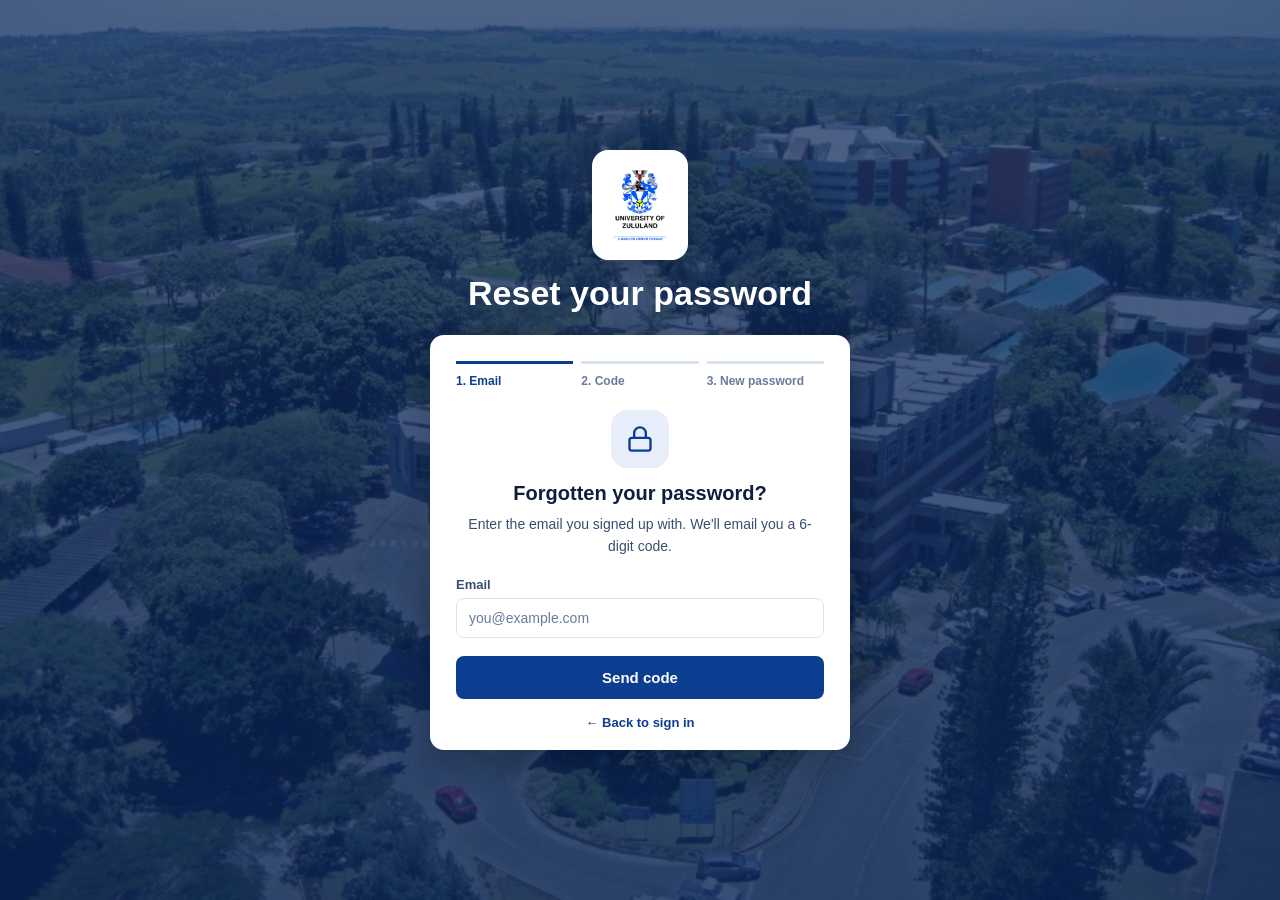
==== static/forgot-password.html @ 4d9ef25b "Settings, dark mode, email OTP reset, animations" ====
<!DOCTYPE html>
<html lang="en">
<head>
<meta charset="UTF-8">
<meta name="viewport" content="width=device-width, initial-scale=1.0">
<title>Reset password · UNIZULU Campus AI Assistant</title>
<link rel="icon" type="image/png" href="img/unizulu-logo.png">
<link rel="stylesheet" href="css/style.css">
<script src="js/common.js"></script>
</head>
<body class="auth-page">

<main class="auth-wrap">
  <div class="auth-brand">
    <img class="auth-logo auth-logo-small" src="img/unizulu-logo.png" alt="University of Zululand logo" onerror="this.remove()">
    <h1 class="auth-title">Reset your password</h1>
  </div>

  <section class="card auth-card reset-card">
    <!-- progress: 1 email, 2 code, 3 new password -->
    <ol class="reset-steps" aria-label="Steps">
      <li class="active" data-step="1">Email</li>
      <li data-step="2">Code</li>
      <li data-step="3">New password</li>
    </ol>

    <div class="reset-screens">

      <!-- STEP 1: email -->
      <form id="step1" class="reset-screen active" novalidate>
        <div class="reset-icon" aria-hidden="true">
          <svg viewBox="0 0 24 24"><rect x="3" y="11" width="18" height="11" rx="2"/><path d="M7 11V7a5 5 0 0 1 10 0v4"/></svg>
        </div>
        <h2>Forgotten your password?</h2>
        <p class="reset-text">Enter the email you signed up with. We'll email you a 6-digit code.</p>
        <div class="field">
          <label for="resetEmail">Email</label>
          <input id="resetEmail" type="email" autocomplete="email" placeholder="you@example.com" required>
        </div>
        <p class="auth-error" role="alert" hidden></p>
        <button type="submit" class="btn-verify">Send code</button>
      </form>

      <!-- STEP 2: 6-digit code -->
      <form id="step2" class="reset-screen" novalidate>
        <div class="reset-icon" aria-hidden="true">
          <svg viewBox="0 0 24 24"><rect x="2" y="4" width="20" height="16" rx="2"/><path d="m22 7-10 6L2 7"/></svg>
        </div>
        <h2>Check your email</h2>
        <p class="reset-text">If <strong id="sentTo"></strong> has an account, we sent it a 6-digit code.
          It works for <span id="codeMinutes">10</span> minutes. Check your spam folder too.</p>
        <div class="otp-inputs" role="group" aria-label="6-digit code">
          <input class="otp-box" inputmode="numeric" autocomplete="one-time-code" maxlength="1" aria-label="Digit 1">
          <input class="otp-box" inputmode="numeric" maxlength="1" aria-label="Digit 2">
          <input class="otp-box" inputmode="numeric" maxlength="1" aria-label="Digit 3">
          <input class="otp-box" inputmode="numeric" maxlength="1" aria-label="Digit 4">
          <input class="otp-box" inputmode="numeric" maxlength="1" aria-label="Digit 5">
          <input class="otp-box" inputmode="numeric" maxlength="1" aria-label="Digit 6">
        </div>
        <p class="auth-error" role="alert" hidden></p>
        <button type="submit" class="btn-verify">Verify code</button>
        <p class="reset-links">
          <button type="button" id="resendBtn" class="link-btn">Send a new code</button>
          <span id="resendWait" class="reset-wait"></span>
          <span class="reset-sep">·</span>
          <button type="button" id="changeEmailBtn" class="link-btn">Use a different email</button>
        </p>
      </form>

      <!-- STEP 3: new password -->
      <form id="step3" class="reset-screen" novalidate>
        <div class="reset-icon" aria-hidden="true">
          <svg viewBox="0 0 24 24"><path d="M12 22s8-4 8-10V5l-8-3-8 3v7c0 6 8 10 8 10z"/><path d="m9 12 2 2 4-4"/></svg>
        </div>
        <h2>Choose a new password</h2>
        <p class="reset-text">Code confirmed. Choose a new password of at least 8 characters.</p>
        <div class="field">
          <label for="newPassword">New password</label>
          <input id="newPassword" type="password" autocomplete="new-password" placeholder="At least 8 characters" required>
        </div>
        <div class="field">
          <label for="confirmPassword">Confirm new password</label>
          <input id="confirmPassword" type="password" autocomplete="new-password" placeholder="Type it again" required>
        </div>
        <p class="auth-error" role="alert" hidden></p>
        <button type="submit" class="btn-verify">Save new password</button>
      </form>

      <!-- STEP 4: done -->
      <div id="step4" class="reset-screen reset-done">
        <div class="success-circle" aria-hidden="true">
          <svg viewBox="0 0 24 24"><path d="M20 6 9 17l-5-5"/></svg>
        </div>
        <h2>Password changed</h2>
        <p class="reset-text">You can now sign in with your new password. Any other devices that were signed in have been signed out.</p>
        <a class="btn-verify btn-link" href="/login?reset=1">Sign in</a>
      </div>
    </div>

    <p class="auth-switch"><a class="forgot-link" href="/login">← Back to sign in</a></p>
  </section>
</main>

<script src="js/forgot-password.js"></script>
</body>
</html>
---- static/css/style.css ----
/* =====================================================================
   UNIZULU Campus AI Assistant -- blue and white theme
   ===================================================================== */
:root{
  --bg: #ffffff;
  --surface: #f5f8fd;        /* panels, bot messages, sidebar hover */
  --surface-2: #eef3fb;      /* inputs, chips */
  --border: #d8e2f0;
  --border-soft: #e6ecf5;
  --text: #0e1e3c;
  --text-mid: #3a4d70;
  --text-dim: #6a7b98;
  --blue: #0b3d91;           /* UNIZULU blue: buttons, active states, user messages */
  --blue-hover: #0a347c;
  --blue-soft: #e7eefa;
  --danger: #c63c3c;
  --success: #1c7c4a;
  --radius: 10px;
  /* button fills (in dark mode text-blue gets lighter, buttons stay strong) */
  --btn: #0b3d91;
  --btn-hover: #0a347c;
  /* account card */
  --panel: #fafbfc;
  --panel-item: #ffffff;
  /* tint over the campus photo behind the app */
  --page-tint: rgba(255,255,255,0.86);
  --shadow: rgba(14,30,60,0.35);
  color-scheme: light;
}

/* ===== Dark mode (Settings -> Appearance -> Dark) ===== */
:root[data-theme="dark"]{
  --bg: #0f1729;
  --surface: #17223a;
  --surface-2: #1d2a45;
  --border: #2b3b5c;
  --border-soft: #233250;
  --text: #e6ecf7;
  --text-mid: #b4c1da;
  --text-dim: #8595b2;
  --blue: #7fb0ff;
  --blue-hover: #9cc1ff;
  --blue-soft: rgba(127,176,255,0.14);
  --danger: #ff7b7b;
  --success: #5fd49a;
  --btn: #2563c9;
  --btn-hover: #1f55ad;
  --panel: #131d33;
  --panel-item: #1a2641;
  --page-tint: rgba(9,15,29,0.90);
  --shadow: rgba(0,0,0,0.55);
  color-scheme: dark;
}
*{ box-sizing:border-box; }
html,body{ margin:0; padding:0; }
body{
  background: var(--bg);
  color: var(--text);
  font-family: -apple-system, BlinkMacSystemFont, "Segoe UI", Roboto, Helvetica, Arial, sans-serif;
  min-height: 100vh;
  display:flex;
  flex-direction:column;
}
[hidden]{ display:none !important; }

/* campus photo behind the whole system, under a white tint so the blue and
   white theme and all text stay clear (the sign-in page uses a blue tint instead) */
.app-page{
  background-image:
    linear-gradient(var(--page-tint), var(--page-tint)),
    url("../img/campus.jpg");
  background-size: cover;
  background-position: center;
  background-attachment: fixed;
}

button:focus-visible, input:focus-visible, select:focus-visible, a:focus-visible{
  outline: 2px solid var(--blue);
  outline-offset: 2px;
}

/* ===== Header ===== */
header{
  display:flex;
  align-items:center;
  justify-content:center;    /* logo + UNIZULU / Campus AI Assistant sit in the middle */
  position: relative;        /* the profile button is pinned to the right edge */
  padding: 12px 72px;
  background: var(--bg);
  border-bottom: 1px solid var(--border);
}
.brand{ display:flex; align-items:center; gap:20px; min-width:0; }
.brand-logo{
  height: 84px;              /* tall enough for the crest and the words on the logo */
  width: auto;
  display:block;
  flex-shrink:0;
}
.brand-text{ text-align:center; }
.brand-text .eyebrow{
  font-size: 16px;
  letter-spacing: 3px;
  font-weight: 700;
  color: var(--blue);
  display:block;
}
.brand-text .title{
  display:block;
  font-size: 28px;
  font-weight: 700;
  line-height: 1.2;
  color: var(--text);
}

/* ===== Profile button (right side of the header) ===== */
.profile-btn{
  position:absolute;
  right: 24px;
  top: 50%;
  transform: translateY(-50%);
  width: 44px; height: 44px;
  padding: 0;
  border-radius: 50%;
  border: 2px solid var(--blue-soft);
  background: var(--btn);
  cursor: pointer;
  display:flex; align-items:center; justify-content:center;
  box-shadow: 0 2px 8px rgba(11,61,145,0.25);
  transition: transform .15s ease, box-shadow .15s ease;
}
.profile-btn:hover{ transform: translateY(-50%) scale(1.06); box-shadow: 0 4px 14px rgba(11,61,145,0.35); }
.profile-initial{ color:#fff; font-weight:700; font-size:17px; }

/* ===== Account card (opens from the profile button) ===== */
.acct-overlay{
  position: fixed; inset: 0;
  z-index: 1000;             /* above the Leaflet map */
  background: rgba(14,30,60,0.40);
  display:flex; align-items:flex-start; justify-content:flex-end;
  padding: 84px 24px 24px;
  animation: fadeIn .15s ease;
}
.acct-panel{
  width: 100%;
  max-width: 360px;
  max-height: calc(100vh - 108px);
  overflow-y: auto;
  background: var(--panel);
  border-radius: 20px;
  box-shadow: 0 20px 50px -10px var(--shadow);
  display:flex; flex-direction:column;
  padding-bottom: 8px;
}
.acct-header{
  display:flex; justify-content:space-between; align-items:center;
  padding: 20px 20px 4px;
}
.acct-header h2{ margin:0; font-size: 16px; font-weight: 600; color: var(--text); }
.acct-close{
  width: 34px; height: 34px;
  border-radius: 50%;
  border: none;
  background: var(--panel-item);
  color: var(--text);
  cursor: pointer;
  box-shadow: 0 2px 8px rgba(0,0,0,0.06);
  display:flex; align-items:center; justify-content:center;
}
.acct-close:hover{ background: var(--surface-2); }
.acct-profile{
  display:flex; flex-direction:column; align-items:center;
  padding: 12px 20px 22px;
  text-align:center;
}
.acct-avatar{
  width: 88px; height: 88px;
  border-radius: 50%;
  background: var(--btn);
  color: #fff;
  font-size: 36px; font-weight: 700;
  display:flex; align-items:center; justify-content:center;
  border: 4px solid var(--panel-item);
  box-shadow: 0 10px 25px -5px rgba(11,61,145,0.35);
  margin-bottom: 14px;
}
.acct-name{ margin: 0 0 4px; font-size: 21px; font-weight: 700; color: var(--text); }
.acct-panel, .acct-panel button{ font-family: 'Poppins', -apple-system, "Segoe UI", Roboto, Arial, sans-serif; }
.acct-update-btn{
  margin-top: 8px;
  padding: 8px 20px;
  border-radius: 20px;
  border: 1px solid var(--border);
  background: var(--panel-item);
  color: var(--text-mid);
  font-size: 13px;
  font-weight: 500;
  cursor: pointer;
  transition: all .2s ease;
}
.acct-update-btn:hover{ border-color: var(--blue); color: var(--blue); box-shadow: 0 4px 12px rgba(11,61,145,0.15); }
.acct-menu > .acct-item + .acct-item,
.acct-menu > .acct-details + .acct-item,
.acct-menu > .acct-collapse + .acct-item,
.acct-menu > .acct-item + .acct-collapse{ border-top: 1px solid var(--border-soft); }
.acct-item.open .acct-arrow{ transform: rotate(90deg); }
.acct-arrow{ transition: transform .15s ease; }
.acct-details{
  margin: 0;
  padding: 4px 18px 14px 68px;
  font-size: 13px;
}
.acct-details div{ margin-bottom: 8px; }
.acct-details dt{ color: var(--text-dim); font-size: 12px; }
.acct-details dd{ margin: 0; color: var(--text); font-weight: 500; word-break: break-word; }
.acct-details-note{ margin: 4px 0 0; font-size: 12px; color: var(--text-dim); }
.acct-menu{
  margin: 0 16px;
  background: var(--panel-item);
  border-radius: 14px;
  box-shadow: 0 4px 15px -5px rgba(0,0,0,0.06);
  overflow: hidden;
}
.acct-item{
  width: 100%;
  display:flex; align-items:center; gap: 14px;
  padding: 15px 18px;
  background: none;
  border: none;
  font: inherit;
  text-align: left;
  text-decoration: none;
  color: var(--text);
  cursor: pointer;
  transition: background-color .15s ease;
}
.acct-item:hover{ background: var(--surface); }
.acct-icon{
  width: 36px; height: 36px;
  border-radius: 50%;
  background: var(--surface-2);
  color: var(--text-mid);
  display:flex; align-items:center; justify-content:center;
  font-size: 15px;
  flex-shrink: 0;
  transition: all .15s ease;
}
.acct-item:hover .acct-icon{ background: var(--blue-soft); color: var(--blue); }
.acct-text{ flex:1; font-size: 14.5px; font-weight: 500; }
.acct-arrow{ color: var(--text-dim); font-size: 12px; opacity: .6; }
.acct-signout-list{ margin-top: 12px; background: transparent; box-shadow: none; border: 1px solid var(--border); }
.acct-signout .acct-text{ color: var(--danger); }
.acct-signout .acct-icon{ background: transparent; }
.acct-signout:hover{ background: var(--panel-item); }
.acct-signout:hover .acct-icon{ background: rgba(198,60,60,0.10); color: var(--danger); }
.acct-footer{ margin: 18px 0 8px; text-align:center; font-size: 12px; color: var(--text-dim); }
.acct-footer strong{ color: var(--text); }
.acct-footer i{ font-size: 10px; }

/* ===== Nav Tabs (spread evenly across the bar) ===== */
nav{
  display:flex;
  padding: 0 24px;
  background: var(--bg);
  border-bottom: 1px solid var(--border);
}
.tab-btn{
  flex: 1 1 0;               /* every tab gets the same width */
  justify-content:center;
  background:none;
  border:none;
  color: var(--text-mid);
  font-size: 14.5px;
  padding: 14px 6px;
  cursor:pointer;
  display:flex;
  align-items:center;
  gap:8px;
  border-bottom: 2px solid transparent;
  transition: color .15s ease, border-color .15s ease;
  white-space: nowrap;
}
.tab-btn:hover{ color: var(--blue); }
.tab-btn.active{
  color: var(--blue);
  border-bottom-color: var(--blue);
  font-weight: 600;
}

/* ===== Main content ===== */
main{
  flex:1;
  padding: 22px 24px;
  max-width: 1300px;
  width:100%;
  margin: 0 auto;
}
.view{ display:none; }
.view.active{ display:block; animation: fadeIn .18s ease; }
@keyframes fadeIn{ from{opacity:0; transform:translateY(4px);} to{opacity:1; transform:translateY(0);} }

.card{
  background: var(--bg);
  border: 1px solid var(--border);
  border-radius: var(--radius);
  padding: 18px 20px;
}

/* ===== Home (chooser shown after signing in) ===== */
.home{
  max-width: 900px;
  margin: 0 auto;
  padding: 28px 0 12px;
}
.home-greeting{
  margin: 0 0 6px;
  font-size: 28px;
  font-weight: 700;
  color: var(--text);
}
.home-question{
  margin: 0 0 28px;
  font-size: 16px;
  color: var(--text-mid);
}
.home-choices{
  display:grid;
  grid-template-columns: 1fr 1fr;
  gap: 20px;
}
.home-card{
  display:flex;
  flex-direction:column;
  padding: 26px 26px 24px;
  border: 1px solid var(--border);
  border-radius: 14px;
  background: var(--bg);
}
.home-card-icon{
  width: 48px; height: 48px;
  border-radius: 12px;
  background: var(--blue-soft);
  color: var(--blue);
  font-size: 22px;
  display:flex; align-items:center; justify-content:center;
  margin-bottom: 16px;
}
.home-card h2{ margin: 0 0 8px; font-size: 19px; color: var(--text); }
.home-card > p{ margin: 0 0 14px; font-size: 14px; color: var(--text-mid); line-height: 1.6; }
.home-card ul{
  margin: 0 0 22px;
  padding-left: 18px;
  font-size: 14px;
  color: var(--text-mid);
  line-height: 1.7;
  flex: 1;
}
.home-card .home-note{ margin: -12px 0 20px; font-size: 12.5px; color: var(--text-dim); }
.home-btn{
  align-self: flex-start;
  background: var(--btn);
  color: #fff;
  border: none;
  border-radius: 10px;
  padding: 12px 20px;
  font-size: 14.5px;
  font-weight: 600;
  cursor: pointer;
}
.home-btn:hover{ background: var(--btn-hover); }

/* ===== Chat view ===== */
.accuracy-note{
  color: var(--text-dim);
  font-size: 12px;
  margin-bottom: 12px;
}

#chatView.active{
  display:grid;
  grid-template-columns: 250px minmax(0, 1fr);
  gap: 22px;
  /* the chat fills the screen below the header and tabs and above the footer,
     so the message bar is always visible without scrolling the page.
     --page-chrome = header + tabs + page padding + footer (set per screen size below) */
  height: max(420px, calc(100vh - var(--page-chrome)));
  height: max(420px, calc(100dvh - var(--page-chrome)));
}
:root{ --page-chrome: 252px; }
/* the chat list slides open/closed: its column shrinks to 0 while the list
   fades and slides left (grid columns animate in current browsers) */
#chatView.active{
  transition: grid-template-columns .34s cubic-bezier(.4,0,.2,1), column-gap .34s cubic-bezier(.4,0,.2,1);
}
#chatView.active.sidebar-collapsed{ grid-template-columns: 0px minmax(0, 1fr); column-gap: 0; }

.chat-main{
  display:flex;
  flex-direction:column;
  min-height: 0;
  min-width: 0;
}

.attachment-preview{
  display:none;
  flex-wrap: wrap;
  gap: 8px;
  margin-bottom: 10px;
}
.attachment-chip{
  display:flex;
  align-items:center;
  gap:8px;
  background: var(--surface-2);
  border: 1px solid var(--border);
  border-radius: 16px;
  padding: 6px 8px 6px 14px;
  font-size: 12.5px;
  color: var(--text-mid);
}
.attachment-name{
  max-width: 220px;
  overflow: hidden;
  text-overflow: ellipsis;
  white-space: nowrap;
}
.attachment-remove{
  background: none;
  border: none;
  color: var(--text-dim);
  font-size: 16px;
  line-height: 1;
  width: 20px; height: 20px;
  border-radius: 50%;
  cursor: pointer;
  display:flex; align-items:center; justify-content:center;
  flex-shrink: 0;
}
.attachment-remove:hover{ color: var(--danger); background: rgba(198,60,60,0.08); }

#chatMessages{
  display:flex;
  flex-direction:column;
  gap:14px;
  flex:1;
  overflow-y:auto;
  padding-bottom: 8px;
  scrollbar-width: none;      /* Firefox */
  -ms-overflow-style: none;   /* IE/Edge */
}
#chatMessages::-webkit-scrollbar{ display:none; } /* Chrome/Safari */
.msg-row{ display:flex; }
.msg-row.user{ justify-content:flex-end; }
.bubble{
  background: var(--surface);
  border: 1px solid var(--border-soft);
  border-radius: 14px;
  padding: 14px 18px;
  max-width: 680px;
  line-height: 1.6;
  font-size: 14.5px;
  color: var(--text);
}
.msg-row.bot .bubble{ border-top-left-radius: 4px; }
.msg-row.user .bubble{
  background: var(--btn);
  border-color: var(--btn);
  color: #fff;
  border-top-right-radius: 4px;
}
.bubble p{ margin: 0 0 10px 0; }
.bubble p:last-child{ margin-bottom: 0; }
.bubble ul{ margin: 0 0 10px 0; padding-left: 18px; }
.bubble .greet{ font-weight: 600; }

.chat-input-bar{
  display:flex;
  align-items:center;
  gap:10px;
  background: var(--bg);
  border: 1px solid var(--border);
  border-radius: 24px;
  padding: 8px 8px 8px 14px;
  flex-shrink: 0;
  margin-top: 4px;
  box-shadow: 0 1px 2px rgba(14,30,60,0.06);
}
.chat-input-bar:focus-within{ border-color: var(--blue); }
.chat-input-bar input{
  flex:1;
  min-width: 0;
  background:none;
  border:none;
  outline:none;
  color: var(--text);
  font-size: 14.5px;
}
.chat-input-bar input:focus-visible{ outline: none; }
.chat-input-bar input::placeholder{ color: var(--text-dim); }
.chat-input-bar input:disabled{ opacity:0.5; }
.document-type{
  background: var(--surface-2);
  border: 1px solid var(--border);
  border-radius: 8px;
  color: var(--text-mid);
  font-size: 12px;
  padding: 7px 8px;
  max-width: 150px;
}
.document-type:focus{ outline: none; border-color: var(--blue); }
.icon-btn{
  width:34px; height:34px;
  border-radius:50%;
  border:none;
  background:none;
  color: var(--text-mid);
  display:flex; align-items:center; justify-content:center;
  cursor:pointer;
}
.icon-btn:hover{ color: var(--blue); background: var(--blue-soft); }
.icon-btn:disabled{ opacity: 0.4; cursor: default; background: none; }
.send-btn{
  width:38px; height:38px;
  border-radius:50%;
  border:none;
  background: var(--btn);
  color:#fff;
  display:flex; align-items:center; justify-content:center;
  cursor:pointer;
  flex-shrink:0;
}
.send-btn:hover{ background: var(--btn-hover); }
.send-btn:disabled{ opacity:0.5; cursor:default; }

/* ===== Chat list (sidebar) ===== */
.chat-sidebar{
  display:flex;
  flex-direction:column;
  min-height: 0;
  min-width: 0;
  overflow: hidden;
  transition: opacity .26s ease, transform .34s cubic-bezier(.4,0,.2,1), visibility 0s linear 0s;
}
.chat-sidebar-inner{
  width: 250px;
  flex: 1;
  min-height: 0;
  display:flex;
  flex-direction:column;
  border-right: 1px solid var(--border);
  padding-right: 16px;
}
#chatView.sidebar-collapsed .chat-sidebar{
  opacity: 0;
  transform: translateX(-28px);
  visibility: hidden;
  pointer-events: none;
  transition: opacity .2s ease, transform .34s cubic-bezier(.4,0,.2,1), visibility 0s linear .34s;
}
.new-chat-btn{
  width:100%;
  background: var(--btn);
  color: #fff;
  border: none;
  border-radius: 10px;
  padding: 11px 14px;
  font-weight: 600;
  font-size: 14px;
  text-align:left;
  cursor:pointer;
  margin-bottom: 14px;
}
.new-chat-btn:hover{ background: var(--btn-hover); }
.chat-list{
  flex:1;
  overflow-y:auto;
  display:flex;
  flex-direction:column;
  gap: 2px;
  scrollbar-width: thin;
  scrollbar-color: var(--border) transparent;
}
.chat-group{
  font-size: 11.5px;
  font-weight: 600;
  color: var(--text-dim);
  padding: 12px 10px 5px;
}
.chat-group:first-child{ padding-top: 2px; }
.chat-item{
  display:flex;
  align-items:center;
  border-radius: 8px;
  padding-right: 4px;
}
.chat-item:hover{ background: var(--surface); }
.chat-item.active{ background: var(--blue-soft); }
.chat-item-title{
  flex:1;
  min-width:0;
  background:none;
  border:none;
  color: var(--text-mid);
  font-size: 13.5px;
  text-align:left;
  padding: 9px 10px;
  cursor:pointer;
  overflow:hidden;
  text-overflow:ellipsis;
  white-space:nowrap;
}
.chat-item.active .chat-item-title{ color: var(--blue); font-weight: 600; }
.chat-item-action{
  background:none;
  border:none;
  color: var(--text-dim);
  font-size: 12.5px;
  width: 26px; height: 26px;
  border-radius: 6px;
  cursor:pointer;
  opacity: 0;
  flex-shrink: 0;
}
.chat-item:hover .chat-item-action,
.chat-item.active .chat-item-action,
.chat-item-action:focus-visible{ opacity: 1; }
.chat-item-action:hover{ color: var(--blue); background: var(--bg); }
.chat-item-action.danger:hover{ color: var(--danger); background: rgba(198,60,60,0.08); }
.chat-rename-input{
  flex:1;
  min-width:0;
  background: var(--bg);
  border: 1px solid var(--blue);
  border-radius: 8px;
  color: var(--text);
  font-size: 13.5px;
  padding: 8px 10px;
  outline:none;
}
.chat-list-empty{ color: var(--text-dim); font-size: 12.5px; padding: 4px 10px; }

.chat-head{
  display:flex;
  align-items:center;
  gap: 12px;
  margin-bottom: 8px;
  min-width: 0;
}
.chat-title{
  margin:0;
  font-size: 17px;
  font-weight: 600;
  color: var(--text);
  overflow:hidden; text-overflow:ellipsis; white-space:nowrap;
}
.handbook-chip{
  flex-shrink:0;
  font-size: 11.5px;
  font-weight: 600;
  color: var(--blue);
  background: var(--blue-soft);
  border-radius: 20px;
  padding: 3px 10px;
}
.sidebar-toggle{
  width: 34px; height: 34px;
  flex-shrink:0;
  background: var(--bg);
  border: 1px solid var(--border);
  border-radius: 8px;
  color: var(--text-mid);
  font-size: 16px;
  display:flex; align-items:center; justify-content:center;
  cursor:pointer;
}
.sidebar-toggle:hover{ color: var(--blue); border-color: var(--blue); }
.sidebar-backdrop{ display:none; }

/* ===== Navigator view ===== */
.nav-toolbar{
  display:flex; gap:12px; align-items:center; margin-bottom: 18px;
}
.select-pill{
  flex:1;
  min-width: 0;              /* long building names must not widen the page */
  display:flex; align-items:center; gap:10px;
  background: var(--bg);
  border: 1px solid var(--border);
  border-radius: 22px;
  padding: 10px 16px;
  font-size: 13.5px;
  color: var(--text-mid);
}
.select-pill:focus-within{ border-color: var(--blue); }
.select-pill .dot{ width:8px; height:8px; border-radius:50%; flex-shrink:0; }
.select-pill.from .dot{ background: var(--btn); box-shadow: 0 0 0 3px var(--blue-soft); }
.select-pill.to .dot{ background: var(--danger); }
.select-pill .pill-label{ font-weight: 600; color: var(--text-dim); font-size: 12.5px; }
.select-pill select{
  flex:1; min-width:0; width:100%; background:none; border:none; color:var(--text); font-size:13.5px; outline:none;
  text-overflow: ellipsis;
}
.select-pill select option{ background: var(--bg); color: var(--text); }
.btn-route{
  background: var(--btn);
  border:none; color:#fff; font-weight:600;
  border-radius: 22px; padding: 11px 20px; font-size: 13.5px;
  cursor:pointer; white-space:nowrap;
  display:flex; align-items:center; gap:8px;
}
.btn-route:hover{ background: var(--btn-hover); }

.nav-grid{
  display:grid;
  grid-template-columns: 1fr 320px;
  gap: 20px;
  align-items:start;
}
.map-card{ padding: 14px; }
.map-card-head{
  display:flex; justify-content:space-between; align-items:center;
  margin-bottom: 14px; padding: 0 4px;
  font-size: 13px; color: var(--text-mid);
}
.map-card-head .loc{ display:flex; align-items:center; gap:6px; color:var(--blue); font-weight:600; }

/* the map grows with the screen: everything below the header, tabs and
   route bar is map (never smaller than 420px, never taller than 820px) */
.map-wrap{ position: relative; }
#campusMap{
  width: 100%;
  height: clamp(420px, calc(100vh - 400px), 820px);
  height: clamp(420px, calc(100dvh - 400px), 820px);
  border: 0;
  border-radius: 6px;
  display: block;
  background: var(--surface-2);   /* shown while the map tiles load */
  z-index: 0;                      /* keep the map's own layers below the rest of the page */
}
#campusMap .leaflet-tooltip{
  font-family: inherit;
  font-size: 12.5px;
  color: var(--text);
}
.stop-route-btn{
  background: var(--bg);
  border: 1px solid var(--border);
  border-radius: 8px;
  color: var(--danger);
  font-size: 12.5px;
  font-weight: 600;
  padding: 5px 10px;
  cursor: pointer;
}
.stop-route-btn:hover{ border-color: var(--danger); background: rgba(198,60,60,0.06); }

.nav-info-card{ text-align:center; padding: 26px 20px; }
.nav-info-icon{
  width:46px; height:46px; margin: 0 auto 14px auto;
  background: var(--blue-soft);
  border-radius: 10px;
  display:flex; align-items:center; justify-content:center;
  color: var(--blue);
  font-size: 20px;
}
.nav-info-card h3{ margin:0 0 10px 0; font-size:15px; color: var(--text); }
.nav-info-card p{ margin:0; font-size: 13px; color: var(--text-mid); line-height:1.6; }
.nav-info-card p.hint{ margin-top:10px; color: var(--text-dim); font-size:12.5px; }

#routeResult{
  margin-top:14px; font-size:13px; color: var(--text);
  display:none;
  text-align:left;
  background: var(--blue-soft);
  border-radius:8px; padding:12px 14px;
}

/* ===== Campus map pins (navigation.js picks one per place) =====
   Each pin is a rotated square with one sharp corner = a map-pin teardrop.
   Widths must match NAV_PIN_SIZES in navigation.js. */
.campus-pin-icon{ background:none; border:none; display:flex; align-items:center; justify-content:center; }
.campus-pin{
  position: relative;
  display:flex; align-items:center; justify-content:center;
  cursor: pointer;
  transition: transform .15s ease, box-shadow .15s ease;
}
.campus-pin .pin-ring,
.campus-pin .pin-inner{ display:flex; align-items:center; justify-content:center; border-radius:50%; }
.campus-pin svg{ display:block; }

/* building.html: white pin, slate circle, graduation cap */
.pin-building{
  width:36px; height:36px; background:#fff;
  border-radius:50%; border-bottom-right-radius:3px;
  transform: rotate(45deg);
  box-shadow: 0 4px 6px rgba(0,0,0,.18), 0 1px 3px rgba(0,0,0,.12);
}
.pin-building:hover{ transform: rotate(45deg) scale(1.08); }
.pin-building .pin-inner{ width:24px; height:24px; background:#677f8e; transform: rotate(-45deg); }
.pin-building svg{ width:14px; height:14px; fill:#fff; }

/* clinic_icon.html: teal 3D pin, white ring, plus sign */
.pin-clinic{
  width:42px; height:42px;
  border-radius: 50% 50% 50% 0;
  transform: rotate(-45deg);
  background: linear-gradient(135deg, #00c9b6 0%, #009e8e 100%);
  box-shadow: 0 5px 8px rgba(0,158,142,.4), 0 2px 4px rgba(0,0,0,.2),
              inset 0 -3px 5px rgba(0,0,0,.2), inset 0 3px 5px rgba(255,255,255,.5);
}
.pin-clinic:hover{ transform: rotate(-45deg) scale(1.08); }
.pin-clinic .pin-ring{ width:32px; height:32px; background:#fff; box-shadow: inset 0 2px 4px rgba(0,0,0,.1); }
.pin-clinic .pin-inner{
  width:27px; height:27px; transform: rotate(45deg);
  background: radial-gradient(circle at 50% 30%, #f0f0f0 0%, #e0e0e0 60%, #d0d0d0 100%);
  box-shadow: inset 0 2px 4px rgba(255,255,255,.8), inset 0 -2px 4px rgba(0,0,0,.15), 0 1px 3px rgba(0,0,0,.1);
}
.pin-clinic svg{ width:16px; height:16px; fill:#009e8e; filter: drop-shadow(0 1px 1px rgba(0,0,0,.2)); }

/* res_entrance.html: charcoal pin, white circle, person-scan outline */
.pin-resEntrance{
  width:39px; height:39px; background:#333;
  border-radius: 50% 50% 50% 0;
  transform: rotate(-45deg);
  box-shadow: 0 4px 8px rgba(0,0,0,.25);
}
.pin-resEntrance:hover{ transform: rotate(-45deg) scale(1.08); }
.pin-resEntrance .pin-inner{ width:28px; height:28px; background:#fff; transform: rotate(45deg); }
.pin-resEntrance svg{ width:18px; height:18px; stroke:#333; stroke-width:2; fill:none; stroke-linecap:round; stroke-linejoin:round; }

/* maingate.html: white pin, dark slate circle, boom gate */
.pin-gate{
  width:48px; height:48px; background:#fff;
  border-radius:50%; border-bottom-right-radius:6px;
  transform: rotate(45deg);
  box-shadow: 0 4px 8px rgba(0,0,0,.18), 0 1px 3px rgba(0,0,0,.12);
}
.pin-gate:hover{ transform: rotate(45deg) scale(1.08); }
.pin-gate .pin-inner{ width:34px; height:34px; background:#384c5c; transform: rotate(-45deg); }
.pin-gate svg{ width:20px; height:20px; stroke:#fff; stroke-width:2; fill:none; stroke-linecap:round; stroke-linejoin:round; }

/* residence.html: charcoal pin, white circle, house */
.pin-residence{
  width:36px; height:36px; background:#404040;
  border-radius:50%; border-bottom-right-radius:5px;
  transform: rotate(45deg);
  box-shadow: 0 3px 6px rgba(0,0,0,.25);
}
.pin-residence:hover{ transform: rotate(45deg) scale(1.08); }
.pin-residence .pin-inner{ width:26px; height:26px; background:#fff; transform: rotate(-45deg); }
.pin-residence svg{ width:15px; height:15px; fill:#404040; }

/* library_icon.html: grey pin, white circle, open book */
.pin-library{
  width:36px; height:36px; background:#555;
  border-radius: 50% 50% 50% 0;
  transform: rotate(-45deg);
  box-shadow: 0 3px 6px rgba(0,0,0,.2);
}
.pin-library:hover{ transform: rotate(-45deg) scale(1.08); }
.pin-library .pin-inner{ width:27px; height:27px; background:#fff; transform: rotate(45deg); }
.pin-library svg{ width:16px; height:16px; stroke:#555; stroke-width:2; fill:none; stroke-linecap:round; stroke-linejoin:round; }

/* the destination of the current route: its pin grows and glows red */
.pin-is-destination .campus-pin{
  filter: drop-shadow(0 0 4px rgba(198,60,60,.9)) drop-shadow(0 0 10px rgba(198,60,60,.55));
  scale: 1.2;
  transform-origin: 50% 50%;
}

/* phones and tablets zoom with two fingers, so the +/- buttons are not needed
   there and cannot sit on top of a building pin */
@media (hover: none) and (pointer: coarse){
  #campusMap .leaflet-control-zoom{ display: none; }
}

/* pins fade out when zoomed out; the route's destination stays */
.campus-pin-icon{ transition: opacity .35s ease; }
#campusMap.pins-faded .campus-pin-icon:not(.pin-is-destination){ opacity: 0; pointer-events: none; }
.zoom-hint{
  position:absolute; left:50%; bottom: 14px; transform: translateX(-50%);
  margin:0; z-index: 500;
  background: rgba(14,30,60,.78); color:#fff;
  font-size: 12.5px; font-weight: 600;
  padding: 6px 14px; border-radius: 16px;
  pointer-events: none; white-space: nowrap;
}

/* ===== Place card (tooltip.html) — opens from a map pin ===== */
.place-popup .leaflet-popup-content-wrapper{
  padding: 0;
  border-radius: 12px;
  overflow: hidden;
  box-shadow: 0 4px 12px rgba(0,0,0,.15), 0 2px 4px rgba(0,0,0,.1);
}
.place-popup .leaflet-popup-content{ margin: 0; width: min(300px, 78vw) !important; line-height: normal; }
.place-popup .leaflet-popup-tip{ box-shadow: 0 2px 4px rgba(0,0,0,.1); }
/* card placed under the pin (no room above): the arrow points up instead */
.place-popup.place-below .leaflet-popup-tip-container{ top: -20px; transform: rotate(180deg); }
.place-popup a.leaflet-popup-close-button{
  top: 8px; right: 8px;
  width: 26px; height: 26px;
  border-radius: 50%;
  background: rgba(0,0,0,.45);
  color: #fff;
  font: 18px/26px Arial, sans-serif;
  z-index: 4;
}
.place-popup a.leaflet-popup-close-button:hover{ background: rgba(0,0,0,.7); color:#fff; }
.place-card{ display:flex; flex-direction:column; font-family: inherit; }
.place-slider{ position: relative; height: 108px; background: #dcdcdc; overflow: hidden; }
.place-track{
  display:flex; height:100%;
  overflow-x: auto;
  scroll-snap-type: x mandatory;
  scroll-behavior: smooth;
  scrollbar-width: none;
}
.place-track::-webkit-scrollbar{ display:none; }
.place-slide{ flex: 0 0 100%; height:100%; scroll-snap-align: start; background-size: cover; background-position: center; }
.place-arrow{
  position:absolute; top:50%; transform: translateY(-50%);
  width:28px; height:28px; padding:0;
  border:none; border-radius:50%;
  background: rgba(0,0,0,.4); color:#fff;
  display:flex; align-items:center; justify-content:center;
  cursor:pointer; z-index:3;
  transition: background-color .2s ease;
}
.place-arrow:hover{ background: rgba(0,0,0,.7); }
.place-arrow svg{ width:16px; height:16px; fill: currentColor; }
.place-arrow-left{ left: 8px; }
.place-arrow-right{ right: 8px; }
.place-dots{ position:absolute; bottom:10px; left:50%; transform: translateX(-50%); display:flex; gap:6px; z-index:2; }
.place-dot{ width:6px; height:6px; border-radius:50%; background: rgba(255,255,255,.6); transition: all .2s ease; }
.place-dot.active{ background:#fff; transform: scale(1.2); }
.place-content{ padding: 10px 14px 12px; display:flex; flex-direction:column; gap: 5px; }
.place-title{ margin:0; font-size: 16px; font-weight: 600; color: #202124; line-height: 1.3; }
.place-details{ display:flex; align-items:center; flex-wrap:wrap; gap:6px; font-size: 13.5px; color: #70757a; }
.place-sep{ color: #dadce0; }
.place-access{ display:inline-flex; }
.place-access svg{ width:18px; height:18px; fill:#1a73e8; }
.place-closed{ color: #d93025; }
.place-open, .place-hours{ color: #188038; }
.place-go{
  align-self: flex-start;
  margin-top: 3px;
  background: var(--btn); color:#fff;
  border:none; border-radius: 18px;
  padding: 7px 14px;
  font-size: 13px; font-weight: 600;
  cursor:pointer;
}
.place-go:hover{ background: var(--btn-hover); }

/* ===== Footer ===== */
footer{
  text-align:center;
  padding: 16px;
  font-size: 12px;
  color: var(--text-dim);
  border-top: 1px solid var(--border);
}

/* ===== Sign-in page ===== */
.auth-page{
  justify-content:center;
  /* campus photo behind the sign-in form, under a blue tint so the form stays readable;
     if static/img/campus.jpg is missing, the plain UNIZULU blue shows instead */
  background-color: var(--blue);
  background-image:
    linear-gradient(rgba(8, 36, 88, 0.70), rgba(8, 36, 88, 0.80)),
    url("../img/campus.jpg");
  background-size: cover;
  background-position: center;
  background-attachment: fixed;
}
.auth-wrap{
  width:100%;
  max-width: 800px;          /* wide enough for the title on one line */
  margin: 0 auto;
  padding: 40px 20px;
  display:flex;
  flex-direction:column;
  align-items:center;
  gap: 22px;
  flex: 0 0 auto;
}
.auth-wrap > .auth-card,
.auth-wrap > .auth-note{ width: 100%; max-width: 420px; }
.auth-brand{
  display:flex;
  flex-direction:column;
  align-items:center;
  text-align:center;
  gap: 14px;
  color: #fff;
}
.auth-logo{
  height: 190px;             /* big enough to read the words on the logo */
  width: auto;
  display:block;
  background: #fff;
  border-radius: 16px;
  padding: 12px 16px;
  box-shadow: 0 6px 20px rgba(0,0,0,0.18);
}
.auth-title{
  margin: 0;
  font-size: 34px;
  line-height: 1.15;
  font-weight: 800;
  color: #fff;
}
.auth-subtitle{
  margin: 0;
  font-size: 15px;
  color: rgba(255,255,255,0.85);
}
.auth-card{
  padding: 26px 26px 20px;
  border: none;
  border-radius: 14px;
  box-shadow: 0 10px 34px rgba(0,0,0,0.22);
}
.auth-tabs{
  display:flex;
  background: var(--surface-2);
  border-radius: 10px;
  padding: 4px;
  margin-bottom: 22px;
}
.auth-tab{
  flex:1;
  background:none;
  border:none;
  border-radius: 7px;
  color: var(--text-mid);
  font-size: 14px;
  padding: 9px 0;
  cursor:pointer;
}
.auth-tab.active{ background: var(--bg); color: var(--blue); font-weight: 600; box-shadow: 0 1px 3px rgba(14,30,60,0.12); }
.field{ margin-bottom: 14px; }
.field label{
  display:block;
  font-size: 13px;
  font-weight: 600;
  color: var(--text-mid);
  margin-bottom: 6px;
}
.field input{
  width:100%;
  background: var(--bg);
  border: 1px solid var(--border);
  border-radius: 8px;
  padding: 11px 12px;
  color: var(--text);
  font-size: 14px;
  outline:none;
}
.field input::placeholder{ color: var(--text-dim); }
.field input:focus{ border-color: var(--blue); box-shadow: 0 0 0 3px var(--blue-soft); }
.field input:focus-visible{ outline: none; }
.field-hint{ margin: 6px 0 0; font-size: 12px; color: var(--text-dim); }
.forgot-row{ display:flex; justify-content:flex-end; margin-top: 8px; }
.forgot-link{
  font-size: 13px;
  font-weight: 600;
  color: var(--blue);
  text-decoration: none;
}
.forgot-link:hover{ text-decoration: underline; }
.auth-error{
  margin: 0 0 14px;
  background: rgba(198,60,60,0.08);
  border: 1px solid rgba(198,60,60,0.35);
  border-radius: 8px;
  color: var(--danger);
  font-size: 13px;
  padding: 10px 12px;
}
.btn-verify{
  width:100%;
  background: var(--btn);
  border:none;
  color: #fff;
  border-radius: 8px;
  padding: 13px;
  font-weight:700;
  font-size: 15px;
  cursor:pointer;
  margin-top: 4px;
}
.btn-verify:hover{ background: var(--btn-hover); }
.btn-verify:disabled{ opacity: 0.6; cursor: default; }
.auth-switch{
  margin: 16px 0 0;
  text-align:center;
  font-size: 13px;
  color: var(--text-dim);
}
.link-btn{
  background:none;
  border:none;
  color: var(--blue);
  font-weight: 600;
  font-size: 13px;
  cursor:pointer;
  padding: 0 2px;
}
.link-btn:hover{ text-decoration: underline; }
.auth-note{ margin:0; text-align:center; font-size: 13px; color: rgba(255,255,255,0.85); line-height: 1.6; }

/* ===== Show / hide password (eye button, added by common.js) ===== */
.pw-wrap{ position: relative; display:block; }
.pw-wrap input{ padding-right: 44px !important; }
.pw-toggle{
  position:absolute; right: 6px; top: 50%; transform: translateY(-50%);
  width: 32px; height: 32px;
  display:flex; align-items:center; justify-content:center;
  border: none; border-radius: 8px;
  background: transparent;
  color: var(--text-dim);
  cursor: pointer;
  transition: color .15s ease, background-color .15s ease;
}
.pw-toggle:hover{ color: var(--blue); background: var(--blue-soft); }
.pw-toggle svg{ width: 18px; height: 18px; fill: none; stroke: currentColor; stroke-width: 2; stroke-linecap: round; stroke-linejoin: round; }
.pw-toggle[aria-pressed="true"]{ color: var(--blue); }

/* ===== Messages: success notice, shake on error, spinner on busy buttons ===== */
.auth-notice{
  margin: 0 0 14px;
  background: rgba(28,124,74,0.09);
  border: 1px solid rgba(28,124,74,0.35);
  border-radius: 8px;
  color: var(--success);
  font-size: 13px;
  padding: 10px 12px;
  animation: popIn .25s ease;
}
.shake{ animation: shake .38s ease; }
@keyframes shake{
  0%,100%{ transform: translateX(0); }
  20%{ transform: translateX(-6px); } 40%{ transform: translateX(5px); }
  60%{ transform: translateX(-3px); } 80%{ transform: translateX(2px); }
}
@keyframes popIn{ from{ opacity:0; transform: scale(.97); } to{ opacity:1; transform: scale(1); } }
.is-busy{ position: relative; color: transparent !important; }
.is-busy::after{
  content:""; position:absolute; left:50%; top:50%;
  width: 18px; height: 18px; margin: -9px 0 0 -9px;
  border: 2px solid rgba(255,255,255,.45); border-top-color: #fff;
  border-radius: 50%;
  animation: spin .7s linear infinite;
}
@keyframes spin{ to{ transform: rotate(360deg); } }
.btn-verify, .home-btn, .send-btn, .new-chat-btn, .btn-route{ transition: background-color .15s ease, transform .12s ease, box-shadow .15s ease; }
.btn-verify:active:not(:disabled), .home-btn:active, .send-btn:active:not(:disabled),
.new-chat-btn:active, .btn-route:active{ transform: scale(.97); }
.home-card{ transition: transform .2s ease, box-shadow .2s ease, border-color .2s ease; }
.home-card:hover{ transform: translateY(-3px); box-shadow: 0 12px 28px -12px var(--shadow); border-color: var(--blue); }

/* ===== Account card: slides in / out ===== */
.acct-overlay{ animation: overlayIn .2s ease; }
.acct-panel{ animation: panelIn .26s cubic-bezier(.2,.8,.25,1); transform-origin: top right; }
.acct-overlay.closing{ animation: overlayOut .18s ease forwards; }
.acct-overlay.closing .acct-panel{ animation: panelOut .18s ease forwards; }
@keyframes overlayIn{ from{ opacity:0; } to{ opacity:1; } }
@keyframes overlayOut{ from{ opacity:1; } to{ opacity:0; } }
@keyframes panelIn{ from{ opacity:0; transform: translateY(-10px) scale(.96); } to{ opacity:1; transform: none; } }
@keyframes panelOut{ from{ opacity:1; transform:none; } to{ opacity:0; transform: translateY(-8px) scale(.97); } }
.acct-section-label{
  margin: 18px 22px 8px;
  font-size: 11.5px; font-weight: 600; letter-spacing: .08em; text-transform: uppercase;
  color: var(--text-dim);
}
.acct-static{ cursor: default; }
.acct-static:hover{ background: none; }
.acct-static:hover .acct-icon{ background: var(--surface-2); color: var(--text-mid); }
.acct-collapse{ animation: slideDown .22s ease; }
@keyframes slideDown{ from{ opacity:0; transform: translateY(-6px); } to{ opacity:1; transform:none; } }
.acct-form{ padding: 6px 18px 18px; }
.acct-form .field label{ font-size: 12.5px; }
.acct-form .field input{ padding: 10px 12px; font-size: 13.5px; }
.acct-form .btn-verify{ padding: 11px; font-size: 14px; }
.acct-form-link{
  display:block; margin-top: 12px; text-align:center;
  font-size: 12.5px; color: var(--blue); text-decoration: none;
}
.acct-form-link:hover{ text-decoration: underline; }

/* Light / Dark switch */
.theme-switch{
  position: relative;
  display:flex;
  background: var(--surface-2);
  border: 1px solid var(--border);
  border-radius: 20px;
  padding: 3px;
  flex-shrink: 0;
}
.theme-opt{
  position: relative; z-index: 1;
  border: none; background: none;
  font: inherit; font-size: 12.5px; font-weight: 500;
  color: var(--text-dim);
  padding: 5px 11px;
  border-radius: 16px;
  cursor: pointer;
  display:flex; align-items:center; gap: 6px;
  transition: color .25s ease;
}
.theme-opt[aria-checked="true"]{ color: #fff; }
.theme-opt i{ font-size: 11px; }
.theme-thumb{
  position:absolute; z-index: 0;
  top: 3px; bottom: 3px; left: 3px;
  width: calc(50% - 3px);
  border-radius: 16px;
  background: var(--btn);
  box-shadow: 0 2px 6px rgba(11,61,145,.35);
  transition: transform .3s cubic-bezier(.4,0,.2,1);
}
.theme-switch[data-value="dark"] .theme-thumb{ transform: translateX(100%); }
/* smooth colour change when switching theme */
html.theme-changing, html.theme-changing *, html.theme-changing *::before, html.theme-changing *::after{
  transition: background-color .35s ease, color .35s ease, border-color .35s ease, fill .35s ease !important;
}

/* ===== Chat: messages appear smoothly ===== */
.msg-row{ animation: msgIn .28s cubic-bezier(.2,.8,.25,1); }
.msg-row.user{ transform-origin: right bottom; }
@keyframes msgIn{ from{ opacity:0; transform: translateY(8px); } to{ opacity:1; transform:none; } }

/* "Thinking" with three bouncing dots */
.bubble.thinking{
  display:inline-flex; align-items:center; gap: 10px;
  color: var(--text-mid);
  padding: 12px 18px;
}
.thinking-label{ font-size: 14px; }
.dots{ display:inline-flex; gap: 5px; align-items:flex-end; height: 14px; }
.dots span{
  width: 7px; height: 7px; border-radius: 50%;
  background: var(--blue);
  animation: dotBounce 1.2s infinite ease-in-out;
}
.dots span:nth-child(2){ animation-delay: .15s; }
.dots span:nth-child(3){ animation-delay: .3s; }
@keyframes dotBounce{
  0%, 60%, 100%{ transform: translateY(0); opacity: .35; }
  30%{ transform: translateY(-6px); opacity: 1; }
}

/* the answer being typed out: blinking cursor at the end */
.type-caret{
  display:inline-block;
  width: 7px; height: 1.05em;
  margin-left: 2px;
  vertical-align: text-bottom;
  border-radius: 2px;
  background: var(--blue);
  animation: caretBlink .9s steps(2, start) infinite;
}
@keyframes caretBlink{ to{ visibility: hidden; } }

/* ===== Forgotten password page ===== */
.auth-logo-small{ height: 110px; }
.reset-card{ overflow: hidden; }
.reset-steps{
  list-style: none; margin: 0 0 22px; padding: 0;
  display:flex; gap: 8px;
  counter-reset: step;
}
.reset-steps li{
  flex: 1;
  font-size: 12px; font-weight: 600;
  color: var(--text-dim);
  padding-top: 10px;
  border-top: 3px solid var(--border);
  transition: color .3s ease, border-color .3s ease;
  counter-increment: step;
}
.reset-steps li::before{ content: counter(step) ". "; }
.reset-steps li.active{ color: var(--blue); border-color: var(--blue); }
.reset-steps li.done{ color: var(--text-mid); border-color: var(--blue); }
.reset-screens{ position: relative; }
.reset-screen{ display:none; }
.reset-screen.active{ display:block; animation: stepIn .32s cubic-bezier(.2,.8,.25,1); }
.reset-screen.active.enter-back{ animation-name: stepInBack; }
@keyframes stepIn{ from{ opacity:0; transform: translateX(28px); } to{ opacity:1; transform:none; } }
@keyframes stepInBack{ from{ opacity:0; transform: translateX(-28px); } to{ opacity:1; transform:none; } }
.reset-screen h2{ margin: 0 0 8px; font-size: 20px; color: var(--text); text-align:center; }
.reset-text{ margin: 0 0 20px; font-size: 14px; line-height: 1.6; color: var(--text-mid); text-align:center; }
.reset-text strong{ color: var(--text); word-break: break-all; }
.reset-icon{
  width: 58px; height: 58px; margin: 0 auto 14px;
  border-radius: 16px;
  background: var(--blue-soft); color: var(--blue);
  display:flex; align-items:center; justify-content:center;
}
.reset-icon svg{ width: 28px; height: 28px; fill:none; stroke: currentColor; stroke-width: 2; stroke-linecap: round; stroke-linejoin: round; }
.otp-inputs{ display:flex; justify-content:center; gap: 8px; margin-bottom: 18px; }
.otp-box{
  width: 46px; height: 54px;
  text-align:center;
  font-size: 22px; font-weight: 700;
  color: var(--text);
  background: var(--bg);
  border: 1.5px solid var(--border);
  border-radius: 10px;
  outline: none;
  caret-color: var(--blue);
  transition: border-color .15s ease, box-shadow .15s ease, transform .15s ease;
}
.otp-box:focus{ border-color: var(--blue); box-shadow: 0 0 0 3px var(--blue-soft); }
.otp-box.filled{ border-color: var(--blue); animation: popIn .18s ease; }
.otp-box.wrong{ border-color: var(--danger); animation: shake .38s ease; }
.reset-links{
  margin: 16px 0 0; text-align:center;
  font-size: 13px; color: var(--text-dim);
  display:flex; justify-content:center; align-items:center; flex-wrap:wrap; gap: 4px;
}
.reset-links .link-btn:disabled{ color: var(--text-dim); cursor: default; text-decoration: none; }
.reset-sep{ margin: 0 4px; }
.reset-flash{ margin: -10px 0 16px; text-align:center; font-size: 13px; color: var(--success); animation: popIn .25s ease; }
.reset-done{ text-align:center; }
.success-circle{
  width: 72px; height: 72px; margin: 4px auto 16px;
  border-radius: 50%;
  background: var(--success);
  color: #fff;
  display:flex; align-items:center; justify-content:center;
  animation: successPop .45s cubic-bezier(.2,1.4,.4,1);
}
.success-circle svg{ width: 34px; height: 34px; fill:none; stroke: currentColor; stroke-width: 3; stroke-linecap: round; stroke-linejoin: round; }
@keyframes successPop{ from{ transform: scale(.3); opacity: 0; } to{ transform: scale(1); opacity: 1; } }
.btn-link{ display:block; text-align:center; text-decoration:none; box-sizing: border-box; }
.auth-switch .forgot-link{ font-size: 13px; }

/* ===== Small screens ===== */
@media (max-width: 900px){
  .nav-grid, .home-choices{ grid-template-columns: 1fr; }
  .nav-toolbar{ flex-wrap:wrap; }
  .nav-toolbar .select-pill{ flex-basis: 100%; }
  #campusMap{ height: clamp(360px, calc(100dvh - 330px), 640px); }

  #chatView.active,
  #chatView.active.sidebar-collapsed{ grid-template-columns: minmax(0, 1fr); }
  #chatView .chat-sidebar,
  #chatView.sidebar-collapsed .chat-sidebar{
    display:flex;
    position: fixed;
    top: 0; left: 0; bottom: 0;
    width: min(300px, 85vw);
    z-index: 20;
    background: var(--bg);
    padding: 18px 16px;
    transform: translateX(-100%);
    opacity: 1;
    visibility: visible;
    pointer-events: auto;
    transition: transform .34s cubic-bezier(.4,0,.2,1), box-shadow .34s ease;
    box-shadow: none;
  }
  #chatView .chat-sidebar.open,
  #chatView.sidebar-collapsed .chat-sidebar.open{ transform: translateX(0); box-shadow: 8px 0 30px rgba(14,30,60,0.25); }
  #chatView .chat-sidebar-inner{ width: 100%; border-right: none; padding-right: 0; }
  .sidebar-backdrop{
    display:block;
    position: fixed; inset: 0;
    background: rgba(14,30,60,0.40);
    z-index: 15;
    opacity: 0;
    pointer-events: none;
    transition: opacity .3s ease;
  }
  .sidebar-backdrop.show{ opacity: 1; pointer-events: auto; }
  .chat-item-action{ opacity: 1; }
}

@media (max-width: 600px){
  :root{ --page-chrome: 220px; }
  header{ padding: 8px 60px; }
  .profile-btn{ right: 12px; width: 38px; height: 38px; }
  .profile-initial{ font-size: 15px; }
  .acct-overlay{ padding: 72px 12px 12px; justify-content:center; }
  .brand{ gap: 10px; }
  .brand-logo{ height: 60px; }
  .app-page{ background-attachment: scroll; }
  .brand-text .eyebrow{ font-size: 13px; letter-spacing: 2px; }
  .brand-text .title{ font-size: 20px; }
  main{ padding: 16px; }
  nav{ padding: 0 8px; }
  .tab-btn{ font-size: 13px; gap: 5px; padding: 14px 4px; }
  nav{ overflow-x: auto; scrollbar-width: none; }
  nav::-webkit-scrollbar{ display: none; }
  .home{ padding-top: 8px; }
  .home-greeting{ font-size: 23px; }
  .chat-input-bar{ gap: 6px; padding-left: 10px; }
  .document-type{ max-width: 104px; font-size: 11.5px; padding: 6px 4px; }
  .icon-btn{ width: 30px; }
  .auth-title{ font-size: 28px; }
  .auth-logo{ height: 150px; }
  .auth-logo-small{ height: 86px; }
  .otp-box{ width: 40px; height: 50px; font-size: 20px; }
  .otp-inputs{ gap: 6px; }
  .theme-opt{ padding: 5px 9px; }
  .auth-page{ background-attachment: scroll; }
}

@media (prefers-reduced-motion: reduce){
  .view.active{ animation: none; }
  #chatView .chat-sidebar, #chatView.active, .sidebar-backdrop{ transition: none !important; }
  .msg-row, .acct-overlay, .acct-panel, .reset-screen, .dots span, .type-caret{ animation: none !important; }
}
/* dark mode: the logo image has a white background, so give it soft corners */
:root[data-theme="dark"] .brand-logo{ border-radius: 8px; }
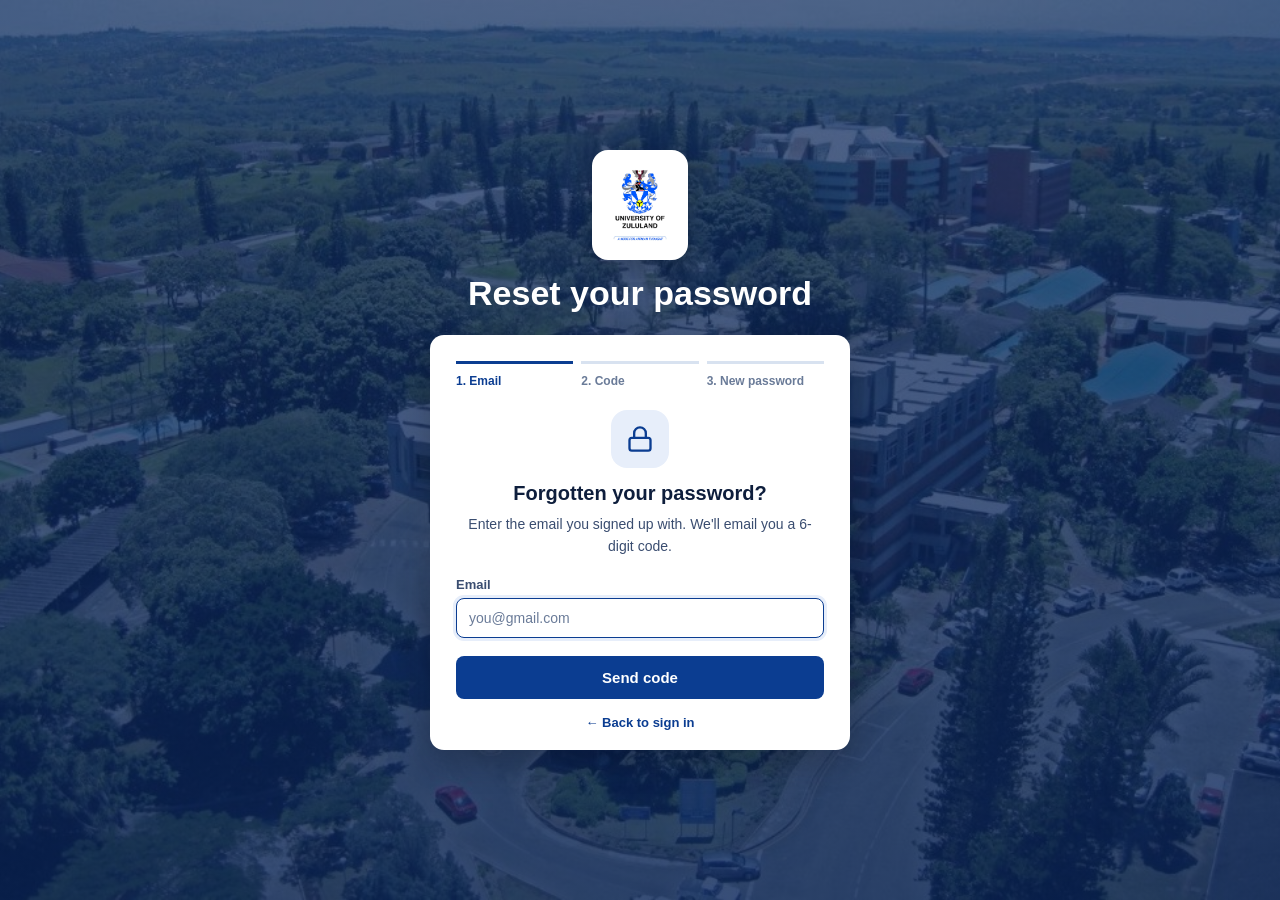
==== commit 7bb075c2: "New folder structure, admin dashboard, explorer and navigator" ====
--- a/static/forgot-password.html
+++ b/static/forgot-password.html
@@ -35,7 +35,7 @@
         <p class="reset-text">Enter the email you signed up with. We'll email you a 6-digit code.</p>
         <div class="field">
           <label for="resetEmail">Email</label>
-          <input id="resetEmail" type="email" autocomplete="email" placeholder="you@example.com" required>
+          <input id="resetEmail" type="email" autocomplete="email" placeholder="you@gmail.com" required>
         </div>
         <p class="auth-error" role="alert" hidden></p>
         <button type="submit" class="btn-verify">Send code</button>
@@ -65,6 +65,7 @@
           <span class="reset-sep">·</span>
           <button type="button" id="changeEmailBtn" class="link-btn">Use a different email</button>
         </p>
+        <p class="code-left" id="resetLeft"></p>
       </form>
 
       <!-- STEP 3: new password -->
@@ -102,5 +103,6 @@
 </main>
 
 <script src="js/forgot-password.js"></script>
+<script src="js/offline.js"></script>
 </body>
 </html>
--- a/static/css/style.css
+++ b/static/css/style.css
@@ -1,6 +1,4 @@
-/* =====================================================================
-   UNIZULU Campus AI Assistant -- blue and white theme
-   ===================================================================== */
+/* UNIZULU Campus AI Assistant -- blue and white theme */
 :root{
   --bg: #ffffff;
   --surface: #f5f8fd;        /* panels, bot messages, sidebar hover */
@@ -28,7 +26,7 @@
   color-scheme: light;
 }
 
-/* ===== Dark mode (Settings -> Appearance -> Dark) ===== */
+/* Dark mode (Settings -> Appearance -> Dark) */
 :root[data-theme="dark"]{
   --bg: #0f1729;
   --surface: #17223a;
@@ -79,7 +77,7 @@
   outline-offset: 2px;
 }
 
-/* ===== Header ===== */
+/* Header */
 header{
   display:flex;
   align-items:center;
@@ -112,7 +110,7 @@
   color: var(--text);
 }
 
-/* ===== Profile button (right side of the header) ===== */
+/* Profile button (right side of the header) */
 .profile-btn{
   position:absolute;
   right: 24px;
@@ -131,7 +129,7 @@
 .profile-btn:hover{ transform: translateY(-50%) scale(1.06); box-shadow: 0 4px 14px rgba(11,61,145,0.35); }
 .profile-initial{ color:#fff; font-weight:700; font-size:17px; }
 
-/* ===== Account card (opens from the profile button) ===== */
+/* Account card (opens from the profile button) */
 .acct-overlay{
   position: fixed; inset: 0;
   z-index: 1000;             /* above the Leaflet map */
@@ -256,7 +254,7 @@
 .acct-footer strong{ color: var(--text); }
 .acct-footer i{ font-size: 10px; }
 
-/* ===== Nav Tabs (spread evenly across the bar) ===== */
+/* Nav Tabs (spread evenly across the bar) */
 nav{
   display:flex;
   padding: 0 24px;
@@ -286,7 +284,7 @@
   font-weight: 600;
 }
 
-/* ===== Main content ===== */
+/* Main content */
 main{
   flex:1;
   padding: 22px 24px;
@@ -305,7 +303,7 @@
   padding: 18px 20px;
 }
 
-/* ===== Home (chooser shown after signing in) ===== */
+/* Home (chooser shown after signing in) */
 .home{
   max-width: 900px;
   margin: 0 auto;
@@ -368,7 +366,7 @@
 }
 .home-btn:hover{ background: var(--btn-hover); }
 
-/* ===== Chat view ===== */
+/* Chat view */
 .accuracy-note{
   color: var(--text-dim);
   font-size: 12px;
@@ -379,9 +377,7 @@
   display:grid;
   grid-template-columns: 250px minmax(0, 1fr);
   gap: 22px;
-  /* the chat fills the screen below the header and tabs and above the footer,
-     so the message bar is always visible without scrolling the page.
-     --page-chrome = header + tabs + page padding + footer (set per screen size below) */
+  /* the chat fills the screen below the header and tabs and above the footer */
   height: max(420px, calc(100vh - var(--page-chrome)));
   height: max(420px, calc(100dvh - var(--page-chrome)));
 }
@@ -519,7 +515,7 @@
 .icon-btn:hover{ color: var(--blue); background: var(--blue-soft); }
 .icon-btn:disabled{ opacity: 0.4; cursor: default; background: none; }
 .send-btn{
-  width:38px; height:38px;
+  width:48px; height:48px;
   border-radius:50%;
   border:none;
   background: var(--btn);
@@ -531,7 +527,7 @@
 .send-btn:hover{ background: var(--btn-hover); }
 .send-btn:disabled{ opacity:0.5; cursor:default; }
 
-/* ===== Chat list (sidebar) ===== */
+/* Chat list (sidebar) */
 .chat-sidebar{
   display:flex;
   flex-direction:column;
@@ -675,7 +671,7 @@
 .sidebar-toggle:hover{ color: var(--blue); border-color: var(--blue); }
 .sidebar-backdrop{ display:none; }
 
-/* ===== Navigator view ===== */
+/* Navigator view */
 .nav-toolbar{
   display:flex; gap:12px; align-items:center; margin-bottom: 18px;
 }
@@ -752,6 +748,14 @@
   cursor: pointer;
 }
 .stop-route-btn:hover{ border-color: var(--danger); background: rgba(198,60,60,0.06); }
+.head-actions{ display:flex; gap:8px; align-items:center; flex-wrap:wrap; justify-content:flex-end; }
+.set-loc-btn{
+  background: var(--bg); border: 1px solid var(--border); border-radius: 8px;
+  color: var(--blue); font-size: 12.5px; font-weight: 600; padding: 5px 10px; cursor: pointer;
+}
+.set-loc-btn:hover{ border-color: var(--blue); background: var(--blue-soft); }
+.set-loc-btn.active{ background: var(--blue); color:#fff; border-color: var(--blue); }
+.picking-location #campusMap, .picking-location #campusMap .leaflet-interactive{ cursor: crosshair; }
 
 .nav-info-card{ text-align:center; padding: 26px 20px; }
 .nav-info-icon{
@@ -774,9 +778,7 @@
   border-radius:8px; padding:12px 14px;
 }
 
-/* ===== Campus map pins (navigation.js picks one per place) =====
-   Each pin is a rotated square with one sharp corner = a map-pin teardrop.
-   Widths must match NAV_PIN_SIZES in navigation.js. */
+/* Campus map pins (navigation.js picks one per place) Each pin is a rotated square with one sharp corner = a map-pin teardrop. */
 .campus-pin-icon{ background:none; border:none; display:flex; align-items:center; justify-content:center; }
 .campus-pin{
   position: relative;
@@ -886,7 +888,7 @@
   pointer-events: none; white-space: nowrap;
 }
 
-/* ===== Place card (tooltip.html) — opens from a map pin ===== */
+/* Place card (tooltip.html) — opens from a map pin */
 .place-popup .leaflet-popup-content-wrapper{
   padding: 0;
   border-radius: 12px;
@@ -953,7 +955,7 @@
 }
 .place-go:hover{ background: var(--btn-hover); }
 
-/* ===== Footer ===== */
+/* Footer */
 footer{
   text-align:center;
   padding: 16px;
@@ -962,7 +964,7 @@
   border-top: 1px solid var(--border);
 }
 
-/* ===== Sign-in page ===== */
+/* Sign-in page */
 .auth-page{
   justify-content:center;
   /* campus photo behind the sign-in form, under a blue tint so the form stays readable;
@@ -1112,7 +1114,7 @@
 .link-btn:hover{ text-decoration: underline; }
 .auth-note{ margin:0; text-align:center; font-size: 13px; color: rgba(255,255,255,0.85); line-height: 1.6; }
 
-/* ===== Show / hide password (eye button, added by common.js) ===== */
+/* Show / hide password (eye button, added by common.js) */
 .pw-wrap{ position: relative; display:block; }
 .pw-wrap input{ padding-right: 44px !important; }
 .pw-toggle{
@@ -1129,7 +1131,7 @@
 .pw-toggle svg{ width: 18px; height: 18px; fill: none; stroke: currentColor; stroke-width: 2; stroke-linecap: round; stroke-linejoin: round; }
 .pw-toggle[aria-pressed="true"]{ color: var(--blue); }
 
-/* ===== Messages: success notice, shake on error, spinner on busy buttons ===== */
+/* Messages: success notice, shake on error, spinner on busy buttons */
 .auth-notice{
   margin: 0 0 14px;
   background: rgba(28,124,74,0.09);
@@ -1162,7 +1164,7 @@
 .home-card{ transition: transform .2s ease, box-shadow .2s ease, border-color .2s ease; }
 .home-card:hover{ transform: translateY(-3px); box-shadow: 0 12px 28px -12px var(--shadow); border-color: var(--blue); }
 
-/* ===== Account card: slides in / out ===== */
+/* Account card: slides in / out */
 .acct-overlay{ animation: overlayIn .2s ease; }
 .acct-panel{ animation: panelIn .26s cubic-bezier(.2,.8,.25,1); transform-origin: top right; }
 .acct-overlay.closing{ animation: overlayOut .18s ease forwards; }
@@ -1229,29 +1231,42 @@
   transition: background-color .35s ease, color .35s ease, border-color .35s ease, fill .35s ease !important;
 }
 
-/* ===== Chat: messages appear smoothly ===== */
+/* Chat: messages appear smoothly */
 .msg-row{ animation: msgIn .28s cubic-bezier(.2,.8,.25,1); }
 .msg-row.user{ transform-origin: right bottom; }
 @keyframes msgIn{ from{ opacity:0; transform: translateY(8px); } to{ opacity:1; transform:none; } }
 
-/* "Thinking" with three bouncing dots */
+/* "Thinking": five coloured bars (From Uiverse.io by satyamchaudharydev) */
 .bubble.thinking{
-  display:inline-flex; align-items:center; gap: 10px;
+  display:inline-flex; align-items:center; gap: 14px;
   color: var(--text-mid);
   padding: 12px 18px;
 }
 .thinking-label{ font-size: 14px; }
-.dots{ display:inline-flex; gap: 5px; align-items:flex-end; height: 14px; }
-.dots span{
-  width: 7px; height: 7px; border-radius: 50%;
-  background: var(--blue);
-  animation: dotBounce 1.2s infinite ease-in-out;
-}
-.dots span:nth-child(2){ animation-delay: .15s; }
-.dots span:nth-child(3){ animation-delay: .3s; }
-@keyframes dotBounce{
-  0%, 60%, 100%{ transform: translateY(0); opacity: .35; }
-  30%{ transform: translateY(-6px); opacity: 1; }
+.loading{
+  --speed-of-animation: 0.9s;
+  --gap: 6px;
+  --first-color: #4c86f9;
+  --second-color: #49a84c;
+  --third-color: #f6bb02;
+  --fourth-color: #f6bb02;
+  --fifth-color: #2196f3;
+  display:flex; justify-content:center; align-items:center;
+  gap: var(--gap); height: 50px;
+}
+.loading span{
+  width: 4px; height: 50px;
+  background: var(--first-color);
+  animation: loadingScale var(--speed-of-animation) ease-in-out infinite;
+}
+.loading span:nth-child(2){ background: var(--second-color); animation-delay: -0.8s; }
+.loading span:nth-child(3){ background: var(--third-color); animation-delay: -0.7s; }
+.loading span:nth-child(4){ background: var(--fourth-color); animation-delay: -0.6s; }
+.loading span:nth-child(5){ background: var(--fifth-color); animation-delay: -0.5s; }
+@keyframes loadingScale{
+  0%, 40%, 100%{ transform: scaleY(0.05); }
+  20%{ transform: scaleY(1); }
+}
 }
 
 /* the answer being typed out: blinking cursor at the end */
@@ -1266,7 +1281,7 @@
 }
 @keyframes caretBlink{ to{ visibility: hidden; } }
 
-/* ===== Forgotten password page ===== */
+/* Forgotten password page */
 .auth-logo-small{ height: 110px; }
 .reset-card{ overflow: hidden; }
 .reset-steps{
@@ -1340,7 +1355,138 @@
 .btn-link{ display:block; text-align:center; text-decoration:none; box-sizing: border-box; }
 .auth-switch .forgot-link{ font-size: 13px; }
 
-/* ===== Small screens ===== */
+/* Guest mode (not signed in) */
+/* "Sign in" button in the header, where the profile button is for signed-in users */
+.signin-btn{
+  position:absolute;
+  right: 24px;
+  top: 50%;
+  transform: translateY(-50%);
+  padding: 9px 18px;
+  border-radius: 999px;
+  background: var(--btn);
+  color: #fff;
+  font-size: 14px;
+  font-weight: 600;
+  text-decoration: none;
+  box-shadow: 0 2px 8px rgba(11,61,145,0.25);
+  transition: background .15s ease;
+}
+.signin-btn:hover{ background: var(--btn-hover); }
+.signin-btn i{ margin-right: 7px; }
+.signin-btn[hidden]{ display:none; }
+
+/* guests have no saved chats or uploads: no chat list, no attach controls */
+body.guest #chatView.active,
+body.guest #chatView.active.sidebar-collapsed{ grid-template-columns: minmax(0, 1fr); column-gap: 0; }
+body.guest .chat-sidebar,
+body.guest .sidebar-toggle,
+body.guest .sidebar-backdrop,
+body.guest #uploadBtn,
+body.guest #documentType,
+body.guest #attachmentPreview{ display:none !important; }
+
+.home-guest-note{
+  margin: -8px 0 18px;
+  padding: 10px 12px;
+  border-radius: var(--radius);
+  background: var(--blue-soft);
+  color: var(--text-mid);
+  font-size: 13px;
+  line-height: 1.5;
+}
+.home-guest-note a, .guest-banner a{ color: var(--blue); font-weight: 600; }
+
+.guest-banner{
+  display:flex;
+  flex-wrap: wrap;
+  gap: 4px 12px;
+  align-items: baseline;
+  margin-bottom: 12px;
+  padding: 9px 12px;
+  border: 1px solid var(--border);
+  border-radius: var(--radius);
+  background: var(--blue-soft);
+  color: var(--text-mid);
+  font-size: 13px;
+}
+.guest-banner[hidden]{ display:none; }
+.guest-banner-text strong{ color: var(--text); }
+.guest-banner.used-up{ border-color: var(--danger); }
+.guest-banner.used-up #guestLeft{ color: var(--danger); font-weight: 600; }
+
+.signin-prompt{ display:flex; flex-wrap: wrap; align-items:center; gap: 14px; }
+.signin-prompt .home-btn{ width:auto; margin:0; padding: 9px 18px; text-decoration:none; display:inline-block; }
+.signin-prompt-alt{ color: var(--blue); font-weight: 600; font-size: 14px; }
+
+.guest-link{ color:#fff; font-weight:700; }
+
+/* Account card: never squash the sections, scroll instead */
+.acct-panel{ max-height: calc(100dvh - 108px); overscroll-behavior: contain; }
+.acct-panel > *{ flex-shrink: 0; }
+/* "More" button: a faded strip along the bottom edge of the card, shown
+   while there is more below (the content fades out underneath it) */
+.acct-scroll-hint{
+  position: sticky;
+  bottom: 0;
+  height: 0;
+  overflow: visible;
+  pointer-events: none;
+}
+.acct-scroll-fade{
+  position: absolute;
+  left: 0; right: 0; bottom: -8px;       /* -8px: cover the card's bottom padding too */
+  height: 72px;
+  display:flex; align-items:flex-end; justify-content:center;
+  padding-bottom: 14px;
+  background: linear-gradient(to bottom, transparent, var(--panel) 62%);
+  animation: scrollBtnIn .2s ease;
+}
+.acct-scroll-fade[hidden]{ display:none; }
+.acct-scroll-btn{
+  pointer-events: auto;
+  display:inline-flex; align-items:center; gap: 6px;
+  padding: 7px 16px;
+  border: none;
+  border-radius: 999px;
+  background: var(--btn);
+  color: #fff;
+  font: inherit;
+  font-size: 13px; font-weight: 600;
+  line-height: 1.2;
+  cursor: pointer;
+  box-shadow: 0 6px 18px -4px var(--shadow);
+}
+.acct-scroll-btn span{ font-size: 15px; line-height: 1; }
+.acct-scroll-btn:hover{ background: var(--btn-hover); }
+@keyframes scrollBtnIn{ from{ opacity:0; } to{ opacity:1; } }
+@media (max-width: 600px){
+  .acct-panel{ max-height: calc(100dvh - 84px); }
+}
+
+/* Home: what works in guest mode, what needs an account */
+.guest-only{ display:none; }
+body.guest .guest-only{ display:block; }
+.home-badge{
+  align-self: flex-start;
+  margin: -6px 0 14px;
+  padding: 4px 10px;
+  border-radius: 999px;
+  background: var(--blue-soft);
+  color: var(--blue);
+  font-size: 12.5px;
+  font-weight: 600;
+}
+.home-badge-open{ background: rgba(28,124,74,0.12); color: var(--success); }
+body.guest .home-features{ list-style: none; padding-left: 0; }
+body.guest .home-features li{ position: relative; padding-left: 26px; }
+body.guest .home-features li::before{ position:absolute; left: 2px; top: 0; }
+body.guest .home-features li[data-guest="yes"]::before,
+body.guest .home-features li:not([data-guest])::before{ content: "✓"; color: var(--success); font-weight: 700; }
+body.guest .home-features li[data-guest="no"]{ color: var(--text-dim); }
+body.guest .home-features li[data-guest="no"]::before{ content: "🔒"; font-size: 12px; top: 2px; }
+
+/* Small screens */
 @media (max-width: 900px){
   .nav-grid, .home-choices{ grid-template-columns: 1fr; }
   .nav-toolbar{ flex-wrap:wrap; }
@@ -1385,6 +1531,10 @@
   :root{ --page-chrome: 220px; }
   header{ padding: 8px 60px; }
   .profile-btn{ right: 12px; width: 38px; height: 38px; }
+  /* phones: the same small round button as the profile button, icon only */
+  .signin-btn{ right: 12px; width: 38px; height: 38px; padding: 0; display:flex; align-items:center; justify-content:center; font-size: 15px; }
+  .signin-btn .signin-label{ display:none; }
+  .signin-btn i{ margin:0; }
   .profile-initial{ font-size: 15px; }
   .acct-overlay{ padding: 72px 12px 12px; justify-content:center; }
   .brand{ gap: 10px; }
@@ -1414,7 +1564,618 @@
 @media (prefers-reduced-motion: reduce){
   .view.active{ animation: none; }
   #chatView .chat-sidebar, #chatView.active, .sidebar-backdrop{ transition: none !important; }
-  .msg-row, .acct-overlay, .acct-panel, .reset-screen, .dots span, .type-caret{ animation: none !important; }
+  .msg-row, .acct-overlay, .acct-panel, .reset-screen, .loading span, .type-caret{ animation: none !important; }
 }
 /* dark mode: the logo image has a white background, so give it soft corners */
 :root[data-theme="dark"] .brand-logo{ border-radius: 8px; }
+
+/* Home: three choices (AI Assistant, Explorer, Campus Navigator) */
+.home{ max-width: 1200px; }
+.home-choices{ grid-template-columns: repeat(3, minmax(0, 1fr)); }
+.home-card-featured{ border-color: var(--blue); box-shadow: 0 6px 20px rgba(11,61,145,0.08); }
+.home-card-featured .home-badge{ display:block; }
+@media (max-width: 1050px){ .home-choices{ grid-template-columns: 1fr 1fr; } }
+
+/* Programme & Module Explorer (explorer.js) */
+.ex-crumbs{ display:flex; flex-wrap:wrap; align-items:center; gap: 8px; margin: 4px 0 14px; font-size: 14px; color: var(--text-dim); }
+.ex-crumbs a{ color: var(--blue); text-decoration:none; font-weight: 500; }
+.ex-crumbs a:hover{ text-decoration: underline; }
+.ex-crumb-sep{ color: var(--text-dim); }
+.ex-guest{
+  display:none; flex-wrap:wrap; justify-content:space-between; gap: 6px 16px;
+  margin: 0 0 18px; padding: 12px 16px; border-radius: 12px;
+  background: var(--blue-soft); border: 1px solid var(--border);
+  font-size: 14px; color: var(--text-mid);
+}
+body.guest .ex-guest{ display:flex; }
+.ex-guest strong{ color: var(--text); }
+.ex-guest a{ color: var(--blue); font-weight: 600; text-decoration:none; }
+.ex-page .card{ border-radius: 14px; }
+.ex-loading{ padding: 40px 0; text-align:center; color: var(--text-dim); font-size: 14px; }
+
+/* landing card: title, search, handbook, "Try:" */
+.ex-hero{ padding: 28px 30px 24px; margin-bottom: 26px; }
+.ex-hero-slim{ padding: 18px 20px; }
+.ex-hero h1{ margin: 0 0 4px; font-size: 28px; color: var(--text); }
+.ex-sub{ margin: 0 0 20px; color: var(--text-mid); font-size: 15px; }
+.ex-search-row{ display:flex; gap: 12px; align-items:center; }
+.ex-search{
+  position:relative; flex:1; min-width:0; display:flex; align-items:center;
+  background: var(--surface-2); border: 1px solid var(--border); border-radius: 999px;
+}
+.ex-search svg{ position:absolute; left: 16px; width: 18px; height: 18px; fill:none; stroke: var(--text-mid); stroke-width: 2; stroke-linecap: round; }
+.ex-search input{
+  flex:1; min-width:0; border:none; background:transparent; color: var(--text);
+  font: inherit; font-size: 15px; padding: 12px 16px 12px 44px; border-radius: 999px;
+}
+.ex-search input:focus{ outline: none; }
+.ex-search:focus-within{ border-color: var(--blue); box-shadow: 0 0 0 3px var(--blue-soft); }
+.ex-search-big input{ padding: 16px 18px 16px 48px; font-size: 16px; }
+.ex-search-big svg{ left: 18px; }
+.ex-search-hint{
+  margin-right: 14px; padding: 3px 8px; border-radius: 6px; white-space: nowrap;
+  background: var(--bg); border: 1px solid var(--border); color: var(--text-dim); font-size: 12px;
+}
+.ex-edition{
+  display:inline-flex; align-items:center; gap: 6px; flex-shrink:0;
+  background: var(--bg); border: 1px solid var(--border); border-radius: 999px;
+  padding: 10px 16px; font-size: 14.5px; color: var(--text-mid); white-space: nowrap;
+}
+.ex-edition strong{ color: var(--blue); }
+.ex-edition-select{
+  appearance: none; -webkit-appearance: none; border:none; background: transparent; cursor:pointer;
+  color: var(--blue); font: inherit; font-weight: 700; padding: 2px 18px 2px 2px;
+  background-image: linear-gradient(45deg, transparent 50%, var(--blue) 50%), linear-gradient(135deg, var(--blue) 50%, transparent 50%);
+  background-position: right 6px center, right 1px center; background-size: 5px 5px, 5px 5px; background-repeat: no-repeat;
+}
+.ex-edition-select option{ color: var(--text); background: var(--bg); }
+.ex-try{ display:flex; flex-wrap:wrap; align-items:center; gap: 8px; margin-top: 16px; font-size: 14px; color: var(--text-dim); }
+.ex-chip{
+  padding: 6px 14px; border-radius: 999px; border: 1px solid var(--border);
+  color: var(--text-mid); text-decoration:none; font-size: 13.5px; background: var(--bg);
+}
+.ex-chip:hover{ border-color: var(--blue); color: var(--blue); }
+
+/* section titles and grids */
+.ex-section-head{ display:flex; justify-content:space-between; align-items:baseline; gap: 12px; margin: 6px 0 12px; }
+.ex-section-head h2{ margin:0; font-size: 20px; color: var(--text); }
+.ex-section-head span{ color: var(--text-dim); font-size: 13.5px; }
+.ex-grid{ display:grid; gap: 14px; margin-bottom: 28px; }
+.ex-grid-4{ grid-template-columns: repeat(4, minmax(0, 1fr)); }
+.ex-grid-3{ grid-template-columns: repeat(3, minmax(0, 1fr)); }
+
+/* programme cards */
+.ex-prog-card{
+  display:flex; flex-direction:column; gap: 6px; padding: 18px 18px 16px;
+  background: var(--bg); border: 1px solid var(--border); border-radius: 14px;
+  text-decoration:none; color: var(--text);
+  transition: border-color .15s ease, box-shadow .15s ease, transform .15s ease;
+}
+.ex-prog-card:hover{ border-color: var(--blue); box-shadow: 0 6px 18px rgba(11,61,145,0.08); transform: translateY(-1px); }
+.ex-code{ color: var(--blue); font-weight: 700; font-size: 13px; letter-spacing: .06em; }
+.ex-prog-name{ font-size: 16.5px; font-weight: 600; line-height: 1.35; }
+.ex-pill{
+  align-self:flex-start; padding: 3px 9px; border-radius: 6px; font-size: 12.5px; font-weight: 500;
+  background: var(--surface-2); color: var(--text-mid);
+}
+.ex-pill-warn{ background: rgba(198,60,60,0.10); color: var(--danger); }
+.ex-meta{ color: var(--text-dim); font-size: 13.5px; margin-top: auto; padding-top: 6px; }
+.ex-view{ color: var(--blue); font-weight: 600; font-size: 14px; }
+
+/* subject tiles */
+.ex-subject{
+  display:flex; align-items:center; gap: 14px; padding: 16px 18px;
+  background: var(--bg); border: 1px solid var(--border); border-radius: 14px;
+  text-decoration:none; color: var(--text);
+  transition: border-color .15s ease, box-shadow .15s ease;
+}
+.ex-subject:hover{ border-color: var(--blue); box-shadow: 0 6px 18px rgba(11,61,145,0.08); }
+.ex-subject-icon{
+  width: 44px; height: 44px; flex-shrink:0; border-radius: 10px; background: var(--surface-2);
+  display:flex; align-items:center; justify-content:center; font-size: 22px;
+}
+.ex-subject-text{ display:flex; flex-direction:column; min-width:0; }
+.ex-subject-text strong{ font-size: 15.5px; font-weight: 600; }
+.ex-subject-text small{ color: var(--text-dim); font-size: 13.5px; }
+
+/* subject page: search, Programmes / Modules, handbook */
+.ex-toolbar{ display:flex; align-items:center; gap: 14px; margin-bottom: 16px; flex-wrap: wrap; }
+.ex-toolbar .ex-search{ flex: 0 1 440px; }
+.ex-toolbar .ex-edition{ margin-left:auto; }
+.ex-tabs{ display:inline-flex; gap: 2px; padding: 4px; background: var(--surface-2); border: 1px solid var(--border); border-radius: 999px; }
+.ex-tabs button{
+  border:none; background:none; border-radius: 999px; padding: 8px 18px; cursor:pointer;
+  font: inherit; font-size: 14px; font-weight: 600; color: var(--text-mid); white-space: nowrap;
+}
+.ex-tabs button.active{ background: var(--bg); color: var(--blue); box-shadow: 0 1px 4px rgba(14,30,60,0.12); }
+.ex-count{ margin: 0 0 12px; color: var(--text-dim); font-size: 14px; }
+.ex-split{ display:grid; grid-template-columns: minmax(0, 1fr) 340px; gap: 20px; align-items:start; }
+.ex-split .ex-grid{ margin-bottom: 0; }
+.ex-split-side{ display:flex; flex-direction:column; gap: 16px; }
+.ex-side-card{ padding: 20px 22px; }
+.ex-side-card h3{ margin: 0 0 6px; font-size: 17px; color: var(--text); }
+.ex-side-sub{ margin: 0 0 12px; color: var(--text-mid); font-size: 14px; line-height: 1.55; }
+.ex-side-list{ display:flex; flex-direction:column; gap: 8px; margin-bottom: 12px; }
+.ex-side-mod{
+  display:grid; grid-template-columns: auto 1fr auto; gap: 10px; align-items:start;
+  padding: 10px 12px; border-radius: 10px; background: var(--surface); text-decoration:none; color: var(--text-mid);
+  font-size: 13.5px;
+}
+.ex-side-mod:hover{ background: var(--blue-soft); }
+.ex-side-mod strong{ color: var(--blue); }
+.ex-side-mod em{ font-style: normal; color: var(--text-mid); white-space: nowrap; }
+.ex-link{
+  background:none; border:none; padding:0; cursor:pointer; font: inherit; font-size: 14px;
+  color: var(--blue); font-weight: 600; text-decoration:none;
+}
+.ex-link:hover{ text-decoration: underline; }
+.ex-ask{
+  border: 1.5px solid var(--blue); background: var(--bg); color: var(--blue);
+  border-radius: 999px; padding: 10px 18px; cursor:pointer;
+  font: inherit; font-size: 14.5px; font-weight: 600; white-space: nowrap;
+}
+.ex-ask:hover{ background: var(--blue-soft); }
+.ex-head-ask .ex-ask{ background: var(--btn); border-color: var(--btn); color:#fff; padding: 12px 22px; }
+.ex-head-ask .ex-ask:hover{ background: var(--btn-hover); }
+
+/* programme and module pages */
+.ex-head{ display:flex; justify-content:space-between; align-items:flex-start; gap: 20px; padding: 24px 28px; margin-bottom: 18px; }
+.ex-head-text{ min-width:0; }
+.ex-eyebrow{ margin: 0 0 4px; color: var(--blue); font-weight: 700; font-size: 13px; letter-spacing: .1em; text-transform: uppercase; }
+.ex-head h1{ margin: 0 0 12px; font-size: 26px; color: var(--text); line-height: 1.25; }
+.ex-chips{ display:flex; flex-wrap:wrap; gap: 8px; }
+.ex-chip-static{ padding: 5px 12px; border-radius: 8px; background: var(--surface-2); color: var(--text-mid); font-size: 14px; }
+.ex-chip-static b{ color: var(--text); font-weight: 600; }
+.ex-head-ask{ display:flex; flex-direction:column; align-items:flex-end; gap: 8px; flex-shrink:0; }
+.ex-head-ask small{ color: var(--text-dim); font-size: 13px; }
+.ex-warn{ margin: -4px 0 10px; color: var(--danger); font-size: 14px; }
+.ex-detail{ display:grid; grid-template-columns: 320px minmax(0, 1fr); gap: 18px; align-items:start; }
+.ex-detail-side{ display:flex; flex-direction:column; gap: 18px; }
+.ex-detail-main{ padding: 20px 22px; min-width:0; }
+.ex-row{ display:flex; justify-content:space-between; gap: 12px; padding: 9px 0; border-bottom: 1px solid var(--border-soft); font-size: 14.5px; color: var(--text-mid); }
+.ex-row b{ color: var(--text); font-weight: 600; text-align:right; white-space: nowrap; }
+.ex-row-top{ align-items:flex-start; }
+.ex-row-top b{ white-space: normal; }
+.ex-adm-oneof{ margin: 6px 0 2px; padding: 4px 10px 2px; border-left: 3px solid var(--blue); background: var(--surface); border-radius: 0 8px 8px 0; }
+.ex-adm-oneof-label{ display:block; padding-top: 4px; font-size: 12px; font-weight: 700; color: var(--blue); text-transform: uppercase; letter-spacing: .06em; }
+.ex-adm-oneof .ex-row:last-child{ border-bottom: none; }
+.ex-note{ margin: 12px 0 0; color: var(--text-dim); font-size: 13.5px; line-height: 1.5; }
+.ex-h3-gap{ margin-top: 18px !important; }
+.ex-none{ margin: 4px 0 0; color: var(--text-dim); font-size: 14px; }
+.ex-mod-chips{ display:flex; flex-wrap:wrap; gap: 8px; }
+.ex-mod-chip{
+  display:flex; flex-direction:column; padding: 8px 14px; border: 1px solid var(--border); border-radius: 10px;
+  text-decoration:none; color: var(--text-mid); font-size: 13.5px; background: var(--bg);
+}
+.ex-mod-chip strong{ color: var(--blue); font-size: 14px; }
+.ex-mod-chip:hover{ border-color: var(--blue); }
+
+/* curriculum and programme tables */
+.ex-cur-head{ display:flex; justify-content:space-between; align-items:center; gap: 12px; flex-wrap:wrap; margin-bottom: 8px; }
+.ex-cur-head h3{ margin:0; font-size: 18px; color: var(--text); }
+.ex-cur-head > span{ font-size: 14px; }
+.ex-year-tabs{ display:flex; gap: 8px; }
+.ex-year-tab, .ex-filter{
+  border: 1px solid var(--border); background: var(--bg); color: var(--text-mid);
+  border-radius: 999px; padding: 7px 18px; cursor:pointer; font: inherit; font-size: 14px; font-weight: 500;
+}
+.ex-year-tab:hover, .ex-filter:hover{ border-color: var(--blue); color: var(--blue); }
+.ex-year-tab.active, .ex-filter.active{ background: var(--btn); border-color: var(--btn); color: #fff; }
+.ex-filter-chips{ display:flex; flex-wrap:wrap; gap: 8px; margin: 4px 0 10px; }
+.ex-filter{ padding: 5px 14px; }
+.ex-sem{ margin: 14px 0 4px; font-size: 12.5px; letter-spacing: .12em; text-transform: uppercase; color: var(--text-dim); font-weight: 600; }
+.ex-table-wrap{ overflow-x:auto; -webkit-overflow-scrolling: touch; }
+.ex-table{ width:100%; border-collapse: collapse; font-size: 14.5px; }
+.ex-table th{
+  text-align:left; padding: 10px 12px; font-size: 12px; letter-spacing: .1em; text-transform: uppercase;
+  color: var(--text-dim); font-weight: 600; border-bottom: 1px solid var(--border);
+}
+.ex-table td{ padding: 11px 12px; border-bottom: 1px solid var(--border-soft); color: var(--text); vertical-align: top; }
+/* every semester table gets the same columns, so they line up under each other */
+.ex-curriculum{ table-layout: fixed; min-width: 640px; }
+.ex-curriculum th:nth-child(1){ width: 100px; }
+.ex-curriculum th:nth-child(3){ width: 80px; }
+.ex-curriculum th:nth-child(4){ width: 130px; }
+.ex-curriculum th:nth-child(5){ width: 26%; }
+.ex-code-link{ color: var(--blue); font-weight: 700; text-decoration:none; white-space: nowrap; }
+.ex-code-link:hover{ text-decoration: underline; }
+.ex-req{ color: var(--text-mid); font-size: 13.5px; }
+.ex-dash{ color: var(--text-dim); }
+.ex-dim{ color: var(--text-dim); }
+.ex-right{ text-align:right; white-space: nowrap; }
+.ex-group-row td{ background: var(--surface); color: var(--text-mid); font-size: 14px; }
+.ex-group-row b{ color: var(--text); }
+.ex-table-card{ padding: 6px 14px 10px; margin-bottom: 28px; }
+.ex-empty{ color: var(--text-dim); font-size: 14px; }
+.ex-type{ display:inline-block; padding: 3px 10px; border-radius: 999px; font-size: 12.5px; font-weight: 600; white-space: nowrap; }
+.ex-type-compulsory{ background: var(--btn); color: #fff; }
+.ex-type-major{ background: var(--blue-soft); color: var(--blue); }
+.ex-type-elective{ border: 1.5px dashed var(--text-dim); color: var(--text-mid); padding: 2px 9px; }
+.ex-totals{ display:flex; justify-content:flex-end; flex-wrap:wrap; gap: 8px 24px; padding-top: 14px; margin-top: 8px; border-top: 1px solid var(--border); font-size: 15px; color: var(--text-mid); }
+.ex-totals b{ color: var(--text); }
+.ex-source{ margin: 14px 0 0; color: var(--text-dim); font-size: 13px; }
+.ex-more{ display:inline-block; margin-top: 12px; }
+.ex-message{ padding: 26px 28px; margin-bottom: 20px; }
+.ex-message h2{ margin: 0 0 6px; font-size: 19px; color: var(--text); }
+.ex-message p{ margin: 0 0 12px; color: var(--text-mid); }
+
+@media (max-width: 1100px){
+  .ex-grid-4{ grid-template-columns: repeat(3, minmax(0, 1fr)); }
+  .ex-grid-3{ grid-template-columns: repeat(2, minmax(0, 1fr)); }
+  .ex-split, .ex-detail{ grid-template-columns: minmax(0, 1fr); }
+  .ex-detail-side{ display:grid; grid-template-columns: 1fr 1fr; }
+}
+@media (max-width: 760px){
+  .home-choices{ grid-template-columns: 1fr; }
+  .ex-grid-4, .ex-grid-3{ grid-template-columns: minmax(0, 1fr); }
+  .ex-detail-side{ grid-template-columns: minmax(0, 1fr); }
+  .ex-hero{ padding: 20px 16px; }
+  .ex-hero h1{ font-size: 23px; }
+  .ex-search-row{ flex-direction: column; align-items: stretch; }
+  .ex-search-row .ex-edition{ align-self: flex-start; }
+  .ex-search-hint{ display:none; }
+  .ex-toolbar .ex-search{ flex-basis: 100%; }
+  .ex-toolbar .ex-edition{ margin-left: 0; }
+  .ex-head{ flex-direction: column; padding: 20px 18px; }
+  .ex-head h1{ font-size: 22px; }
+  .ex-head-ask{ align-items: flex-start; }
+  .ex-head-ask .ex-ask{ white-space: normal; }
+  .ex-detail-main{ padding: 16px 14px; }
+  .ex-table{ font-size: 13.5px; }
+  .ex-table th, .ex-table td{ padding: 9px 8px; }
+}
+/* phones: the curriculum keeps code, module and type (requisites are on each module's page) */
+@media (max-width: 600px){
+  .ex-curriculum{ min-width: 0; table-layout: auto; }
+  .ex-curriculum th:nth-child(3), .ex-curriculum td:nth-child(3),
+  .ex-curriculum th:nth-child(5), .ex-curriculum td:nth-child(5){ display:none; }
+  .ex-curriculum th{ width: auto !important; }
+  .ex-type{ font-size: 11.5px; padding: 3px 8px; }
+}
+
+/* Chat bar: paperclip pill (attach) and green microphone (speak) */
+.attach-pill{
+  height: 44px; padding: 0 16px; flex-shrink: 0;
+  border-radius: 22px;                     /* half the height: rounded ends */
+  border: 1px solid #e0e0e0; background: transparent;
+  display:flex; align-items:center; justify-content:center; cursor:pointer;
+}
+:root[data-theme="dark"] .attach-pill{ border-color: var(--border); }
+.attach-icon{
+  width: 24px; height: 24px; fill: none; stroke: #5f6368;
+  stroke-width: 2; stroke-linecap: round; stroke-linejoin: round; transition: stroke .2s;
+}
+:root[data-theme="dark"] .attach-icon{ stroke: var(--text-mid); }
+.attach-pill:hover .attach-icon{ stroke: #202124; }
+:root[data-theme="dark"] .attach-pill:hover .attach-icon{ stroke: var(--text); }
+.attach-pill:disabled{ opacity: .45; cursor: default; }
+.attach-pill:disabled .attach-icon{ stroke: #5f6368; }
+
+.mic-button{
+  width: 48px; height: 48px; flex-shrink: 0; border-radius: 50%;
+  border: none; outline: none; cursor: pointer;
+  background-color: var(--btn-hover);
+  display:flex; align-items:center; justify-content:center;
+  box-shadow: 0 4px 10px rgba(30,169,95,0.3);
+  transition: transform .1s, background-color .2s;
+}
+.mic-button:hover{ background-color: var(--btn-hover); }
+.mic-button:active{ transform: scale(0.95); }
+.mic-button:focus-visible{ outline: 2px solid var(--blue); outline-offset: 2px; }
+.mic-icon{
+  width: 24px; height: 24px; fill: none; stroke: #ffffff;
+  stroke-width: 2; stroke-linecap: round; stroke-linejoin: round;
+}
+.mic-button.listening{ background-color: #d93025; animation: micPulse 1.4s ease-out infinite; }
+@keyframes micPulse{
+  0%{ box-shadow: 0 0 0 0 rgba(217,48,37,0.45); }
+  100%{ box-shadow: 0 0 0 14px rgba(217,48,37,0); }
+}
+.mic-button:disabled{ background-color: #9aa0a6; box-shadow: none; cursor: default; transform: none; }
+@media (prefers-reduced-motion: reduce){ .mic-button.listening{ animation: none; } }
+@media (max-width: 600px){
+  .attach-pill{ height: 38px; padding: 0 11px; }
+  .attach-icon{ width: 20px; height: 20px; }
+  .mic-button{ width: 40px; height: 40px; }
+  .mic-icon{ width: 20px; height: 20px; }
+}
+
+/* Layout: header + vertical menu on the left (campus_home_sidebar.html) The menu and its ✕/☰ button only appear inside a feature, never on Home. */
+:root{ --nav-w: 230px; --page-tint: rgba(255,255,255,0.82); }
+:root[data-theme="dark"]{ --page-tint: rgba(9,15,29,0.90); }
+body.app-page{ font-family: Arial, Helvetica, sans-serif; }
+body.app-page input, body.app-page select, body.app-page button, body.app-page textarea{ font-family: inherit; }
+
+/* header: ☰/✕ on the left, logo + title in the middle, avatar on the right */
+.app-page header{
+  height: 107px; padding: 0 80px; gap: 24px;
+  display:flex; align-items:center; justify-content:center; position: relative;
+  background: var(--bg); border-bottom: 1px solid var(--border);
+}
+.app-page header .brand-logo{ height: 72px; width:auto; display:block; flex-shrink:0; }
+.app-page header .brand-title{ margin:0; font-size: 28px; font-weight: 700; color: var(--text); white-space: nowrap; }
+.menu-toggle{
+  position:absolute; left: 26px; top: 50%; transform: translateY(-50%);
+  width: 40px; height: 40px; border: 1px solid var(--border); border-radius: 8px;
+  background: var(--bg); color: var(--blue); font-size: 20px; line-height: 1; cursor: pointer;
+}
+.menu-toggle:hover{ background: var(--surface); }
+body.on-home .menu-toggle{ display:none; }
+.app-page .profile-btn{
+  right: 26px; width: 40px; height: 40px; border: none;
+  box-shadow: 0 2px 6px rgba(0,0,0,.25);
+}
+.app-page .signin-btn{ right: 26px; }
+
+/* page body: menu on the left, the page + footer on the right */
+.layout{ display:flex; flex: 1; min-height: 0; }
+.sidenav{
+  display:block; width: var(--nav-w); flex-shrink: 0;
+  padding: 8px 0 0; background: var(--bg);
+  border-right: 1px solid var(--border); border-bottom: none;
+  overflow: hidden; white-space: nowrap;
+  transition: width .25s ease;
+}
+body.on-home .sidenav{ display:none; }
+.layout.collapsed .sidenav{ width: 0; border-right: none; }
+.side-link{
+  display:block; width: 100%; text-align:left;
+  padding: 16px 22px; border: none; background: none; cursor: pointer;
+  border-left: 3px solid transparent;
+  font-size: 14.5px; color: var(--text);
+}
+.side-link:hover{ background: var(--surface); }
+.side-link.active{ color: var(--blue); font-weight: 700; border-left-color: var(--blue); }
+.main{ flex: 1; display:flex; flex-direction: column; min-width: 0; }
+.app-page footer{ text-align:center; font-size: 12px; color: var(--text-mid); padding: 18px; border-top: 1px solid var(--border); }
+/* header 107 + page padding 44 + footer 51 (no tab bar any more) */
+:root{ --page-chrome: 204px; }
+
+/* Home: greeting + three cards (campus_home_sidebar.html) */
+.home.content{ max-width: 1200px; margin: 0 auto; padding: 30px 0 18px; }   /* + main's 22px = 52px at the top */
+.home .home-greeting{ font-size: 28px; font-weight: 700; margin: 0 0 6px; color: var(--text); }
+.home .home-question{ font-size: 16px; color: var(--text-mid); margin: 0 0 26px; }
+.home .home-choices.cards{ display:grid; grid-template-columns: repeat(3, minmax(0, 1fr)); gap: 21px; }
+.home .home-card.card{
+  background: var(--bg); border: 1px solid var(--border); border-radius: 12px;
+  padding: 26px; display:flex; flex-direction: column; min-height: 430px; box-shadow: none;
+}
+.home .home-card.card.highlight{ border: 1px solid var(--blue); }
+.home .home-card-icon.icon{
+  width: 48px; height: 48px; border-radius: 10px; background: #eef1f7;
+  display:grid; place-items:center; font-size: 22px; margin: 0 0 22px;
+}
+:root[data-theme="dark"] .home .home-card-icon.icon{ background: var(--surface-2); }
+.home .home-card h3{ font-size: 19px; font-weight: 700; margin: 0 0 10px; color: var(--text); }
+.home .home-card > p{ font-size: 14px; color: var(--text-mid); line-height: 1.6; margin: 0 0 14px; }
+.home .home-card .badge{
+  align-self: flex-start; background: #e3f3e8; color: #1e6b3a;
+  font-size: 14px; font-weight: 700; padding: 6px 10px; border-radius: 16px; margin: 0 0 18px;
+}
+:root[data-theme="dark"] .home .home-card .badge{ background: rgba(95,212,154,0.14); color: var(--success); }
+.home .home-card ul{ padding-left: 18px; margin: 0 0 20px; flex: 0 1 auto; }
+.home .home-card li{ font-size: 14px; color: var(--text-mid); line-height: 1.7; }
+.home .home-btn.btn{
+  margin-top: auto; align-self: flex-start;
+  background: var(--btn); color: #fff; border: none; border-radius: 6px;
+  padding: 12px 20px; font-size: 14.5px; font-weight: 700; cursor: pointer;
+}
+.home .home-btn.btn:hover{ background: var(--btn-hover); }
+
+/* Chat bar: the paperclip's menu (Academic record / Proof of registration) */
+.attach-wrap{ position: relative; flex-shrink: 0; }
+body.guest .attach-wrap{ display:none; }
+.attach-pill.open{ border-color: var(--blue); }
+.attach-pill.open .attach-icon{ stroke: var(--blue); }
+.attach-menu{
+  position:absolute; left: 0; bottom: calc(100% + 12px); z-index: 30;
+  width: 300px; padding: 8px; border-radius: 14px;
+  background: var(--bg); border: 1px solid var(--border);
+  box-shadow: 0 10px 30px rgba(14,30,60,0.18);
+  animation: attachIn .14s ease;
+}
+@keyframes attachIn{ from{ opacity:0; transform: translateY(6px); } to{ opacity:1; transform:none; } }
+.attach-menu-title{ margin: 6px 10px 6px; font-size: 12px; font-weight: 700; letter-spacing: .06em; text-transform: uppercase; color: var(--text-dim); }
+.attach-menu button{
+  display:flex; align-items:flex-start; gap: 12px; width: 100%; text-align:left;
+  padding: 10px; border: none; border-radius: 10px; background: none; cursor: pointer; color: var(--text);
+}
+.attach-menu button:hover, .attach-menu button:focus-visible{ background: var(--blue-soft); outline: none; }
+.attach-menu-icon{
+  width: 36px; height: 36px; flex-shrink: 0; border-radius: 10px; background: var(--surface-2);
+  display:grid; place-items:center; font-size: 18px;
+}
+.attach-menu strong{ display:block; font-size: 14.5px; }
+.attach-menu small{ display:block; margin-top: 2px; font-size: 12.5px; color: var(--text-mid); line-height: 1.4; }
+.attach-menu-note{ margin: 4px 10px 4px; font-size: 12px; color: var(--text-dim); }
+
+/* Layout on smaller screens */
+@media (max-width: 1000px){
+  .home .home-choices.cards{ grid-template-columns: minmax(0, 1fr); }
+  .home .home-card.card{ min-height: auto; }
+}
+@media (max-width: 700px){
+  .layout{ flex-direction: column; }
+  .sidenav{ width: 100%; border-right: none; border-bottom: 1px solid var(--border); transition: none; padding-top: 0; }
+  .layout.collapsed .sidenav{ display:none; }
+  .side-link{ padding: 13px 18px; }
+  .menu-toggle{ left: 16px; }
+  .app-page header{ height: 84px; padding: 0 64px; gap: 12px; }
+  .app-page header .brand-title{ font-size: 20px; white-space: normal; text-align: center; }
+  .app-page header .brand-logo{ height: 52px; }
+  .app-page .profile-btn, .app-page .signin-btn{ right: 16px; }
+  .app-page .signin-label{ display:none; }
+  .home.content{ padding-top: 12px; }
+  .home .home-greeting{ font-size: 23px; }
+  :root{ --page-chrome: 176px; }
+  .attach-menu{ width: min(300px, calc(100vw - 40px)); }
+}
+
+/* Header stays fixed at the top while the page scrolls; the menu on the left stays in place under it. */
+:root{ --header-h: 107px; }
+.app-page header{ position: sticky; top: 0; z-index: 900; }
+.sidenav{
+  position: sticky; top: var(--header-h); align-self: flex-start;
+  height: calc(100vh - var(--header-h)); height: calc(100dvh - var(--header-h));
+  overflow-y: auto;
+}
+@media (max-width: 700px){
+  :root{ --header-h: 84px; }
+  .sidenav{ position: static; height: auto; overflow: visible; }
+  .sidebar-backdrop{ z-index: 950; }
+  #chatView .chat-sidebar, #chatView.sidebar-collapsed .chat-sidebar{ z-index: 960; }
+}
+
+/* Hidden scrollbars: everything still scrolls (wheel, touchpad, touch, keyboard) -- only the bars themselves are not drawn. */
+html:has(> body.app-page), .app-page, .app-page *{
+  scrollbar-width: none;                 /* Firefox, current Chrome / Edge */
+  -ms-overflow-style: none;              /* old Edge */
+}
+html:has(> body.app-page)::-webkit-scrollbar,
+.app-page::-webkit-scrollbar,
+.app-page *::-webkit-scrollbar{ display: none; width: 0; height: 0; }   /* Safari, older Chrome */
+
+/* Footer stays fixed at the bottom of the screen (like the header at the top); the page scrolls between them. */
+.app-page footer{
+  position: sticky; bottom: 0; z-index: 890;
+  background: var(--bg);
+}
+@media (max-width: 700px){
+  .app-page footer{ padding: 10px 14px; font-size: 11px; }
+  :root{ --page-chrome: 160px; }
+}
+
+/* Feature pages start right next to the menu, no empty gap (campus_home_sidebar.html, second version). */
+body.app-page:not(.on-home) main{ max-width: none; margin: 0; padding: 18px 20px; }
+/* header 107 + page padding 36 + footer 51 */
+:root{ --page-chrome: 196px; }
+@media (max-width: 700px){
+  body.app-page:not(.on-home) main{ padding: 14px 14px; }
+  :root{ --page-chrome: 152px; }
+}
+
+/* Under each answer (outside the bubble): Copy, Good/Bad response, Share, Regenerate */
+.msg-row.bot.has-actions{ flex-direction: column; align-items: flex-start; }
+.answer-actions{ display:flex; align-items:center; gap: 18px; padding: 8px 4px 2px 6px; }
+.ans-btn{
+  position: relative; background:none; border:none; padding: 2px; cursor:pointer;
+  display:flex; align-items:center; justify-content:center;
+  color: var(--text-dim); transition: color .2s ease;
+}
+.ans-btn[hidden]{ display:none; }
+.ans-btn:hover, .ans-btn.active{ color: var(--text); }
+.ans-btn.done{ color: var(--success); }
+.ans-btn.rated-good{ color: var(--success); }
+.ans-btn.rated-bad{ color: var(--danger); }
+.ans-btn svg{ width: 20px; height: 20px; fill: none; stroke: currentColor; stroke-width: 1.5; stroke-linecap: round; stroke-linejoin: round; }
+.ans-flash{
+  position:absolute; bottom: calc(100% + 6px); left: 50%; transform: translateX(-50%);
+  background: #2a2a2a; color: #fff; font-size: 12px; padding: 4px 8px; border-radius: 6px;
+  white-space: nowrap; pointer-events: none; animation: fadeIn .15s ease;
+}
+.answer-actions > .ans-btn, .ans-tooltip-wrap{ position: relative; }
+
+/* the Good / Bad response menu (from the design) */
+.ans-tooltip-wrap{ display:flex; align-items:center; justify-content:center; }
+.ans-tooltip{
+  position:absolute; bottom: calc(100% + 12px); left: 50%;
+  background: #2a2a2a; border: 1px solid #444; border-radius: 8px; padding: 6px;
+  display:flex; flex-direction: column; gap: 2px;
+  box-shadow: 0 4px 12px rgba(0,0,0,0.5);
+  opacity: 0; visibility: hidden; transform: translateX(-50%) translateY(10px);
+  transition: all .2s cubic-bezier(0.175, 0.885, 0.32, 1.275);
+  z-index: 10; white-space: nowrap; min-width: 140px;
+}
+.ans-tooltip.show{ opacity: 1; visibility: visible; transform: translateX(-50%) translateY(0); }
+.ans-tooltip::after{
+  content:''; position:absolute; top: 100%; left: 50%; transform: translateX(-50%);
+  border-width: 6px; border-style: solid; border-color: #2a2a2a transparent transparent transparent;
+}
+.ans-option{
+  background:none; border:none; color: #e0e0e0; padding: 10px 16px; font-size: 13px;
+  text-align:left; cursor:pointer; border-radius: 4px; transition: background-color .2s;
+  display:flex; align-items:center; gap: 8px;
+}
+.ans-option:hover, .ans-option:focus-visible{ background-color: #3f3f3f; color: #fff; outline: none; }
+.ans-success{
+  display:none; align-items:center; justify-content:center; gap: 8px;
+  color: #4ade80; padding: 10px 16px; font-size: 13px; font-weight: 500;
+}
+.ans-success svg{ width: 16px; height: 16px; stroke: currentColor; stroke-width: 2; fill: none; }
+.ans-tooltip.submitted .ans-option{ display:none; }
+.ans-tooltip.submitted .ans-success{ display:flex; }
+@media (prefers-reduced-motion: reduce){ .ans-tooltip{ transition: none; } }
+
+/* reduced motion: the bars stand still at different heights instead of moving */
+@media (prefers-reduced-motion: reduce){
+  .loading span{ transform: scaleY(.35); }
+  .loading span:nth-child(2), .loading span:nth-child(4){ transform: scaleY(.6); }
+  .loading span:nth-child(3){ transform: scaleY(.9); }
+}
+
+/* text for screen readers only (e.g. "Thinking" next to the loading bars) */
+.sr-only{
+  position:absolute; width:1px; height:1px; padding:0; margin:-1px;
+  overflow:hidden; clip: rect(0,0,0,0); white-space: nowrap; border:0;
+}
+.bubble.thinking{ gap: 0; padding: 10px 18px; }
+
+/* admins only: "🛡️ Admin" at the bottom of the menu, "Admin dashboard" in the account card */
+a.side-link{ text-decoration: none; }
+.side-admin{ margin-top: 8px; border-top: 1px solid var(--border); color: var(--text-mid); }
+.side-admin[hidden], #adminRow[hidden]{ display: none !important; }
+a.acct-item{ text-decoration: none; color: inherit; }
+
+
+/* Create account: Student / Administrator */
+.field-label{ display:block; font-size:13px; font-weight:600; color:var(--text-mid); margin-bottom:6px; }
+.acct-type-seg{
+  display:flex; gap:4px; padding:4px;
+  border:1px solid var(--border); border-radius:10px; background:var(--bg);
+}
+.acct-type-btn{
+  flex:1; background:none; border:none; border-radius:7px; cursor:pointer;
+  padding:9px 0; font-size:14px; color:var(--text-mid); font-family:inherit;
+}
+.acct-type-btn:hover{ background:var(--surface-2); }
+.acct-type-btn.active{ background:var(--blue); color:#fff; font-weight:600; }
+.acct-type-btn:focus-visible{ outline:2px solid var(--blue); outline-offset:2px; }
+#adminCodeField .field-hint{ line-height:1.45; }
+.admin-note{
+  margin: 0 0 14px; padding: 10px 12px; border-radius: 8px;
+  background: var(--blue-soft); color: var(--text-mid); font-size: 12.5px; line-height: 1.5;
+}
+#authForm[hidden], .auth-tabs[hidden], .auth-switch[hidden], .admin-step[hidden]{ display:none !important; }
+.admin-step{ text-align:center; }
+.admin-step-icon{ font-size: 34px; margin: 4px 0 6px; }
+.admin-step-title{ margin: 0 0 8px; font-size: 20px; color: var(--text); }
+.admin-step-text{ margin: 0 0 18px; color: var(--text-mid); font-size: 14px; line-height: 1.55; overflow-wrap: anywhere; }
+.admin-step form{ text-align:left; }
+.code-input{ text-align:center; font-size: 24px !important; letter-spacing: 10px; font-weight: 700; }
+.admin-step-links{ margin: 14px 0 0; font-size: 13px; color: var(--text-dim); display:flex; gap: 8px; justify-content:center; flex-wrap:wrap; }
+.admin-step-btn{ display:block; text-decoration:none; text-align:center; }
+.admin-req-row.needs-action .acct-text{ color: var(--danger, #c63c3c); font-weight: 600; }
+
+/* Create account: account type dropdown */
+.field select{
+  width:100%; background: var(--bg); color: var(--text);
+  border: 1px solid var(--border); border-radius: 8px;
+  padding: 11px 12px; font-size: 14px; font-family: inherit; outline:none; cursor:pointer;
+}
+.field select:focus{ border-color: var(--blue); box-shadow: 0 0 0 3px var(--blue-soft); }
+.field select:invalid{ color: var(--text-dim); }
+.field select option{ color: var(--text); }
+.field-hint.warn{ color: var(--danger, #c63c3c); }
+
+/* code step: remember tick box and codes left */
+#codeStep .reset-icon{ margin: 0 auto 10px; }
+.remember-row{
+  display:flex; align-items:center; justify-content:center; gap: 8px;
+  margin: 0 0 14px; font-size: 13.5px; color: var(--text-mid); cursor:pointer;
+}
+.remember-row input{ width: 16px; height: 16px; accent-color: var(--blue); cursor:pointer; }
+.remember-row[hidden]{ display:none; }
+.code-left{ margin: 8px 0 0; text-align:center; font-size: 12.5px; color: var(--text-dim); }
+.code-left.none{ color: var(--danger, #c63c3c); }
+.forgot-row.forgot-below{ justify-content:center; margin-top: 14px; }
+.forgot-row[hidden]{ display:none; }
